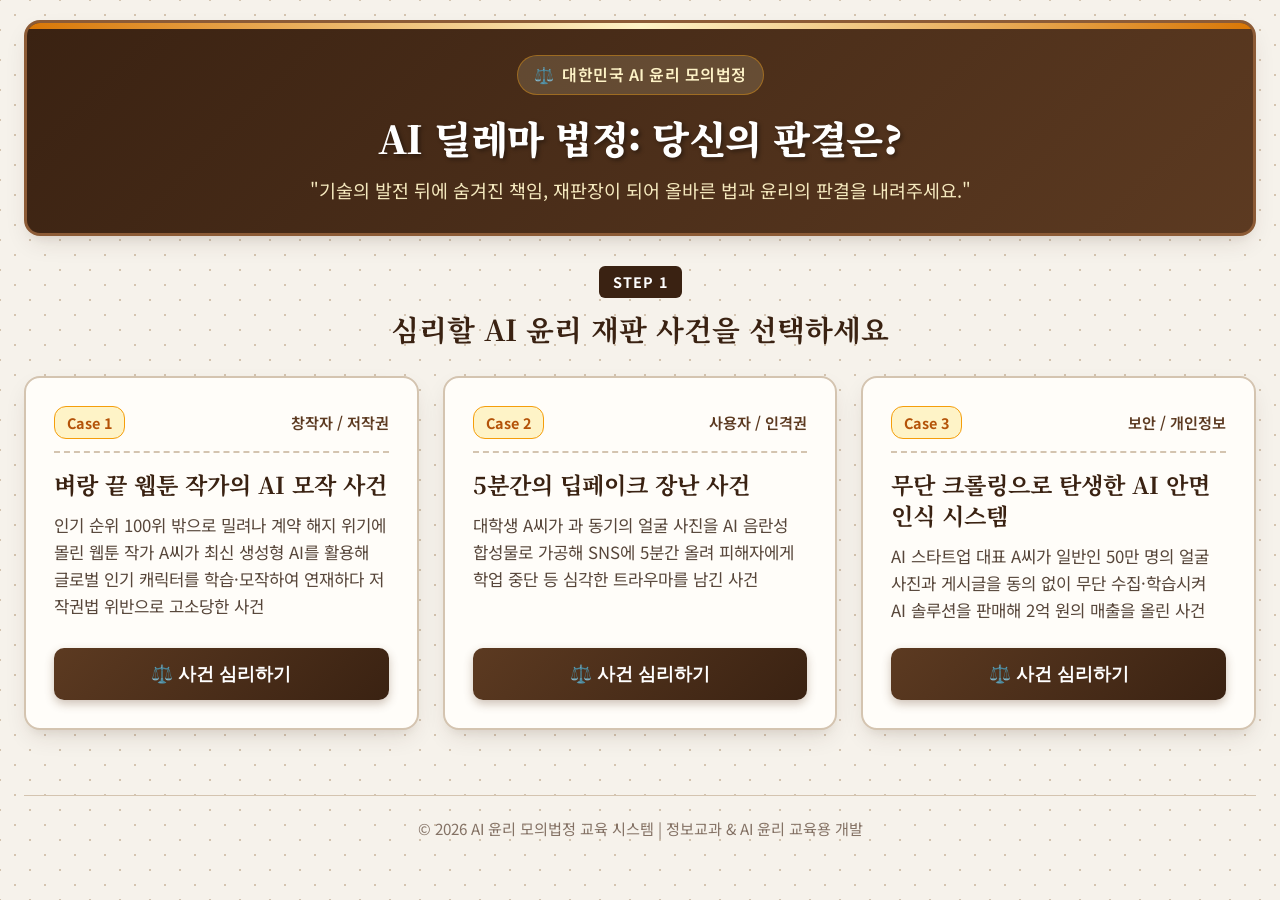
==== index.html @ 8ce188be "refactor: 풍부한 사건 스토리, 최신 팩트 법조문 및 실제 법원 판결 사례(realJudge) 추가" ====
<!DOCTYPE html>
<html lang="ko">
<head>
  <meta charset="UTF-8" />
  <meta name="viewport" content="width=device-width, initial-scale=1.0" />
  <title>AI 딜레마 법정: 당신의 판결은?</title>
  <link rel="stylesheet" href="style.css" />
  <!-- Google Fonts: Noto Serif KR (클래식/법정 폰트), Gmarket Sans / Noto Sans KR (본문) -->
  <link rel="preconnect" href="https://fonts.googleapis.com">
  <link rel="preconnect" href="https://fonts.gstatic.com" crossorigin>
  <link href="https://fonts.googleapis.com/css2?family=Noto+Serif+KR:wght@400;600;700;900&family=Noto+Sans+KR:wght@400;500;700&display=swap" rel="stylesheet">
</head>
<body>
  <div class="court-wrapper">
    <!-- 법정 헤더 -->
    <header class="court-header">
      <div class="header-badge">
        <span class="scales-icon">⚖️</span>
        <span>대한민국 AI 윤리 모의법정</span>
      </div>
      <h1 class="court-title">AI 딜레마 법정: 당신의 판결은?</h1>
      <p class="court-subtitle">"기술의 발전 뒤에 숨겨진 책임, 재판장이 되어 올바른 법과 윤리의 판결을 내려주세요."</p>
    </header>

    <main class="court-container">
      <!-- 🎮 [1단계] 메인 화면: 사례 선택 -->
      <section id="step-1" class="step-view active">
        <div class="step-header">
          <div class="step-tag">STEP 1</div>
          <h2>심리할 AI 윤리 재판 사건을 선택하세요</h2>
        </div>

        <div class="case-grid" id="case-cards-container">
          <!-- JS로 사례 카드 3개 동적 생성 -->
        </div>
      </section>

      <!-- 🎮 [2단계] 사건 심리 및 모의 판결 화면 -->
      <section id="step-2" class="step-view">
        <div class="view-navigation">
          <button type="button" class="btn-back" id="btn-back-to-step1">
            ← 사례 목록으로 돌아가기
          </button>
          <div class="case-badge" id="trial-case-badge">Case 1</div>
        </div>

        <div class="trial-layout">
          <!-- 좌측: 사건 정보 및 스토리 -->
          <div class="trial-main">
            <article class="paper-card story-card">
              <div class="card-header">
                <span class="gavel-icon">🔨</span>
                <h2 id="trial-case-title">사건 제목</h2>
              </div>
              
              <div class="story-content" id="trial-story-body">
                <!-- 사건 상세 줄글 스토리 -->
              </div>

              <div class="arguments-grid">
                <div class="arg-box suspect-arg">
                  <h3>⚖️ 피의자(A씨) 측 주장</h3>
                  <p id="trial-suspect-arg"></p>
                </div>
                <div class="arg-box victim-arg">
                  <h3>⚖️ 피해자(B씨) 측 주장</h3>
                  <p id="trial-victim-arg"></p>
                </div>
              </div>
            </article>

            <!-- 양형 요소 선택 영역 -->
            <article class="paper-card evaluation-card">
              <div class="card-header">
                <span class="section-num">1</span>
                <h2>양형 요소 판단 (해당되는 사유를 체크하세요)</h2>
              </div>

              <div class="checklist-container">
                <!-- 가중요소 그룹 -->
                <div class="check-group agg-group">
                  <div class="group-title agg-title">
                    <span>🔺 가중요소 (처벌 강화 사유)</span>
                    <span class="group-count" id="agg-count-badge">0 / 5</span>
                  </div>
                  <div class="check-list" id="agg-checklist">
                    <!-- 가중요소 체크박스 항목 5개 -->
                  </div>
                </div>

                <!-- 감경요소 그룹 -->
                <div class="check-group mitig-group">
                  <div class="group-title mitig-title">
                    <span>🔻 감경요소 (처벌 완화 사유)</span>
                    <span class="group-count" id="mitig-count-badge">0 / 5</span>
                  </div>
                  <div class="check-list" id="mitig-checklist">
                    <!-- 감경요소 체크박스 항목 5개 -->
                  </div>
                </div>
              </div>
            </article>

            <!-- 선고 형량 선택 영역 -->
            <article class="paper-card sentence-card">
              <div class="card-header">
                <span class="section-num">2</span>
                <h2>최종 선고 형량 결정</h2>
              </div>

              <div class="sentence-controls">
                <div class="control-box">
                  <label for="select-fine">벌금형 선택</label>
                  <select id="select-fine" class="court-select">
                    <option value="none">선택 안 함 (벌금 미부과)</option>
                    <option value="300만 원 이하">300만 원 이하</option>
                    <option value="500만 원 이하">500만 원 이하</option>
                    <option value="700만 원 이하">700만 원 이하</option>
                    <option value="1,000만 원 이하">1,000만 원 이하</option>
                    <option value="1,500만 원 이하">1,500만 원 이하</option>
                    <option value="2,000만 원 이하">2,000만 원 이하</option>
                  </select>
                </div>

                <div class="control-box">
                  <label for="select-prison">징역형 선택</label>
                  <select id="select-prison" class="court-select">
                    <option value="none">선택 안 함 (징역 미선고)</option>
                    <option value="징역 6개월">징역 6개월</option>
                    <option value="징역 1년">징역 1년</option>
                    <option value="징역 2년">징역 2년</option>
                    <option value="징역 3년">징역 3년</option>
                    <option value="징역 5년">징역 5년</option>
                  </select>
                </div>

                <div class="control-box">
                  <label for="select-probation">집행유예 선택</label>
                  <select id="select-probation" class="court-select">
                    <option value="none">선택 안 함 (실형 또는 벌금)</option>
                    <option value="집행유예 1년">집행유예 1년</option>
                    <option value="집행유예 2년">집행유예 2년</option>
                    <option value="집행유예 3년">집행유예 3년</option>
                  </select>
                </div>
              </div>

              <div class="action-bar">
                <button type="button" id="btn-submit-verdict" class="btn-judge">
                  <span>⚖️ 판결 선고 및 결과 비교하기</span>
                </button>
              </div>
            </article>
          </div>

          <!-- 우측: 재판 참고 가이드 및 관련 법조문 -->
          <aside class="trial-sidebar">
            <div class="paper-card guide-card">
              <div class="guide-header">
                <h3>💡 재판 참고 가이드</h3>
              </div>

              <div class="guide-section">
                <h4>📌 집행유예(집행猶豫)란?</h4>
                <p>3년 이하의 징역이나 금고 또는 500만 원 이하의 벌금을 선고할 경우, 1년 이상 5년 이하의 기간 동안 형의 집행을 미루어 주는 제도입니다. (형법 제62조)</p>
                <div class="example-box">
                  <small>• 예1: <b>징역 1년에 집행유예 2년</b> (2년 동안 큰 사고 없이 지내면 감옥에 가지 않음)</small><br>
                  <small>• 예2: <b>벌금 500만 원에 집행유예 1년</b> (벌금 납부를 1년간 유예)</small>
                </div>
              </div>

              <div class="guide-section">
                <h4>📌 사건 관련 주요 법조문</h4>
                <div class="law-box" id="guide-law-content">
                  <!-- 사례별 법조문 동적 렌더링 -->
                </div>
              </div>

              <div class="guide-section">
                <h4>📌 양형 참고 규정 (형법 제51조)</h4>
                <p class="law-desc">형을 정할 때는 다음 4가지 사항을 반드시 참작해야 합니다.</p>
                <ol class="rule-list">
                  <li>범인의 연령, 성행, 지능과 환경</li>
                  <li>피해자에 대한 관계</li>
                  <li>범행의 동기, 수단과 결과</li>
                  <li>범행 후의 정황</li>
                </ol>
              </div>
            </div>
          </aside>
        </div>
      </section>

      <!-- 🎮 [3단계] 결과 및 판결문 비교 화면 -->
      <section id="step-3" class="step-view">
        <div class="paper-card result-summary-card">
          <div class="result-header">
            <h2>⚖️ 판결 결과 비교 및 심리 평가</h2>
            <div class="accuracy-pill" id="result-match-status">일치도 평가 계산 중</div>
          </div>

          <!-- 형량 및 체크리스트 좌우 비교 -->
          <div class="comparison-table-wrapper">
            <table class="comparison-table">
              <thead>
                <tr>
                  <th class="my-col">🏛️ 내가 내린 판결 (재판장)</th>
                  <th class="std-col">🏛️ 법원 표준 판결 (대법원 기준)</th>
                </tr>
              </thead>
              <tbody>
                <tr>
                  <td>
                    <div class="verdict-tag my-verdict" id="my-verdict-summary">-</div>
                  </td>
                  <td>
                    <div class="verdict-tag std-verdict" id="std-verdict-summary">-</div>
                  </td>
                </tr>
                <tr>
                  <td class="checklist-cell">
                    <h4>내가 인정한 양형 요소</h4>
                    <ul id="my-checked-factors" class="factor-list"></ul>
                  </td>
                  <td class="checklist-cell">
                    <h4>실제 법원 인정 양형 요소</h4>
                    <ul id="std-checked-factors" class="factor-list"></ul>
                  </td>
                </tr>
              </tbody>
            </table>
          </div>

          <div class="feedback-banner" id="result-feedback-banner">
            <!-- 평가 멘트 동적 렌더링 -->
          </div>
        </div>

        <!-- 가상 판결문 문서 영역 -->
        <article class="court-verdict-paper">
          <div class="verdict-seal">判決</div>
          <h2 class="verdict-title">판 결 문</h2>
          
          <div class="verdict-meta">
            <p><strong>사건번호:</strong> <span id="v-case-no">2026고단1004</span></p>
            <p><strong>사건명:</strong> <span id="v-case-name">사건명</span></p>
            <p><strong>피고인:</strong> <span id="v-defendant">피고인 A</span></p>
          </div>

          <hr class="verdict-divider" />

          <div class="verdict-section">
            <h3 class="v-sec-title">【 주 문 】</h3>
            <div class="v-content order-text" id="v-order-text">
              <!-- 주 문 내용 -->
            </div>
          </div>

          <div class="verdict-section">
            <h3 class="v-sec-title">【 양 형 이 유 및 법 적 근 거 】</h3>
            <div class="v-content" id="v-reason-text">
              <!-- 양형 이유 세부 내용 -->
            </div>
          </div>

          <hr class="verdict-divider" />

          <div class="verdict-section">
            <h3 class="v-sec-title">【 실 제 법 원 판 결 및 처 벌 사 례 】</h3>
            <div class="real-judge-box" id="v-real-judge">
              <!-- 실제 법원 판결 사례 동적 렌더링 -->
            </div>
          </div>

          <hr class="verdict-divider" />

          <div class="verdict-section">
            <h3 class="v-sec-title">【 사례별 실제 법적 처분 근거 요약 】</h3>
            <div class="law-summary-box" id="v-law-summary">
              <!-- 법적 처분 근거 요약 -->
            </div>
          </div>
        </article>

        <!-- AI 윤리 한 줄 교훈 카드 -->
        <article class="paper-card lesson-card">
          <div class="lesson-header">
            <span class="quote-icon">💡</span>
            <h3>AI 윤리 재판관의 한 줄 교훈</h3>
          </div>
          <blockquote class="lesson-quote" id="result-lesson-quote">
            "AI 기술을 사용하는 인간의 책임은 결코 가볍지 않습니다."
          </blockquote>
        </article>

        <!-- 하단 네비게이션 버튼 -->
        <div class="bottom-nav">
          <button type="button" class="btn-sec" id="btn-retry-case">
            🔄 다른 사례 심리하기
          </button>
          <button type="button" class="btn-pri" id="btn-home">
            🏛️ 메인 화면으로 돌아가기
          </button>
        </div>
      </section>
    </main>

    <!-- 푸터 -->
    <footer class="court-footer">
      <p>© 2026 AI 윤리 모의법정 교육 시스템 | 정보교과 & AI 윤리 교육용 개발</p>
    </footer>
  </div>

  <script src="app.js"></script>
</body>
</html>
---- style.css ----
/* 🏛️ AI 딜레마 법정: 클래식 고풍 원목 테마 CSS */

:root {
  /* 컬러스킴: 마호가니 원목, 앤티크 골드, 크림 아이보리 배경 */
  --bg-court: #f6f2eb;
  --bg-paper: #fffdf9;
  --bg-card: #fcf9f2;
  
  --wood-dark: #3a2212;
  --wood-medium: #5c3a21;
  --wood-light: #8c5b36;
  --wood-border: #d4c4b0;
  
  --gold-primary: #b45309;
  --gold-light: #fef3c7;
  --gold-border: #f59e0b;
  --gold-hover: #92400e;

  --text-main: #271a10;
  --text-sub: #57463a;
  --text-muted: #847265;
  
  --danger-red: #991b1b;
  --danger-bg: #fef2f2;
  --danger-border: #fecaca;

  --success-green: #166534;
  --success-bg: #f0fdf4;
  --success-border: #bbf7d0;

  --shadow-classic: 0 10px 25px -5px rgba(58, 34, 18, 0.12), 0 8px 10px -6px rgba(58, 34, 18, 0.08);
  --shadow-paper: 0 4px 12px rgba(92, 58, 33, 0.08);

  --font-serif: 'Noto Serif KR', serif;
  --font-sans: 'Noto Sans KR', sans-serif;
}

* {
  box-sizing: border-box;
  margin: 0;
  padding: 0;
}

body {
  background-color: var(--bg-court);
  background-image: 
    radial-gradient(var(--wood-border) 0.75px, transparent 0.75px),
    radial-gradient(var(--wood-border) 0.75px, var(--bg-court) 0.75px);
  background-size: 30px 30px;
  background-position: 0 0, 15px 15px;
  color: var(--text-main);
  font-family: var(--font-sans);
  line-height: 1.6;
  min-height: 100vh;
}

/* 전체 래퍼 */
.court-wrapper {
  max-width: 1280px;
  margin: 0 auto;
  padding: 20px 24px 60px 24px;
  display: flex;
  flex-direction: column;
  min-height: 100vh;
}

/* 법정 헤더 */
.court-header {
  text-align: center;
  padding: 32px 20px 28px 20px;
  background: linear-gradient(135deg, #3a2212 0%, #5c3a21 100%);
  color: #fffdf9;
  border-radius: 16px;
  border: 3px solid #8c5b36;
  box-shadow: var(--shadow-classic);
  margin-bottom: 30px;
  position: relative;
  overflow: hidden;
}

.court-header::before {
  content: '';
  position: absolute;
  top: 0; left: 0; right: 0; height: 6px;
  background: linear-gradient(90deg, #d97706, #fef3c7, #d97706);
}

.header-badge {
  display: inline-flex;
  align-items: center;
  gap: 8px;
  background: rgba(254, 243, 199, 0.15);
  border: 1px solid rgba(245, 158, 11, 0.4);
  padding: 6px 16px;
  border-radius: 20px;
  font-size: 1rem;
  font-weight: 600;
  color: #fef3c7;
  letter-spacing: 0.5px;
  margin-bottom: 12px;
}

.court-title {
  font-family: var(--font-serif);
  font-size: 2.4rem;
  font-weight: 900;
  letter-spacing: -0.5px;
  color: #ffffff;
  text-shadow: 2px 2px 4px rgba(0, 0, 0, 0.4);
  margin-bottom: 8px;
}

.court-subtitle {
  font-size: 1.15rem;
  color: #fef3c7;
  font-weight: 400;
  max-width: 800px;
  margin: 0 auto;
  opacity: 0.95;
}

/* 컨테이너 및 뷰 전환 */
.court-container {
  flex: 1;
}

.step-view {
  display: none;
}

.step-view.active {
  display: block;
  animation: fadeIn 0.4s ease-out forwards;
}

@keyframes fadeIn {
  from { opacity: 0; transform: translateY(10px); }
  to { opacity: 1; transform: translateY(0); }
}

/* 🎮 STEP 1: 메인 사례 선택 */
.step-header {
  margin-bottom: 24px;
  text-align: center;
}

.step-tag {
  display: inline-block;
  background: var(--wood-dark);
  color: #fff;
  font-weight: 700;
  padding: 4px 14px;
  border-radius: 6px;
  font-size: 0.9rem;
  margin-bottom: 8px;
  letter-spacing: 1px;
}

.step-header h2 {
  font-family: var(--font-serif);
  font-size: 1.8rem;
  color: var(--wood-dark);
}

.case-grid {
  display: grid;
  grid-template-columns: repeat(auto-fit, minmax(340px, 1fr));
  gap: 24px;
}

/* 사례 카드 커스텀 디자인 */
.case-card {
  background: var(--bg-paper);
  border: 2px solid var(--wood-border);
  border-radius: 16px;
  padding: 28px;
  display: flex;
  flex-direction: column;
  justify-content: space-between;
  box-shadow: var(--shadow-classic);
  transition: all 0.25s ease;
  position: relative;
}

.case-card:hover {
  transform: translateY(-5px);
  border-color: var(--gold-primary);
  box-shadow: 0 15px 30px rgba(58, 34, 18, 0.18);
}

.case-card-header {
  display: flex;
  justify-content: space-between;
  align-items: center;
  margin-bottom: 16px;
  padding-bottom: 12px;
  border-bottom: 2px dashed var(--wood-border);
}

.case-num-pill {
  background: var(--gold-light);
  color: var(--gold-primary);
  font-weight: 700;
  font-size: 0.9rem;
  padding: 4px 12px;
  border-radius: 12px;
  border: 1px solid var(--gold-border);
}

.case-category {
  font-size: 0.95rem;
  color: var(--wood-medium);
  font-weight: 600;
}

.case-card-title {
  font-family: var(--font-serif);
  font-size: 1.45rem;
  color: var(--wood-dark);
  font-weight: 700;
  margin-bottom: 12px;
  line-height: 1.35;
}

.case-card-desc {
  font-size: 1.05rem;
  color: var(--text-sub);
  margin-bottom: 24px;
  flex: 1;
}

.btn-start-trial {
  width: 100%;
  padding: 14px;
  background: linear-gradient(135deg, var(--wood-medium), var(--wood-dark));
  color: #ffffff;
  font-size: 1.1rem;
  font-weight: 700;
  border: none;
  border-radius: 10px;
  cursor: pointer;
  box-shadow: 0 4px 10px rgba(92, 58, 33, 0.3);
  transition: all 0.2s ease;
  display: flex;
  align-items: center;
  justify-content: center;
  gap: 8px;
}

.btn-start-trial:hover {
  background: linear-gradient(135deg, var(--gold-primary), var(--wood-medium));
  box-shadow: 0 6px 14px rgba(180, 83, 9, 0.4);
}

/* 🎮 STEP 2: 사건 심리 및 모의 판결 */
.view-navigation {
  display: flex;
  justify-content: space-between;
  align-items: center;
  margin-bottom: 20px;
}

.btn-back {
  background: #ffffff;
  border: 2px solid var(--wood-border);
  color: var(--wood-dark);
  font-weight: 700;
  padding: 10px 18px;
  border-radius: 8px;
  cursor: pointer;
  font-size: 1rem;
  transition: all 0.2s ease;
}

.btn-back:hover {
  background: var(--gold-light);
  border-color: var(--gold-primary);
  color: var(--gold-primary);
}

.case-badge {
  background: var(--wood-dark);
  color: #fff;
  font-family: var(--font-serif);
  font-weight: 700;
  padding: 8px 20px;
  border-radius: 20px;
  font-size: 1.1rem;
}

.trial-layout {
  display: grid;
  grid-template-columns: 2.2fr 1fr;
  gap: 24px;
}

@media (max-width: 992px) {
  .trial-layout {
    grid-template-columns: 1fr;
  }
}

.paper-card {
  background: var(--bg-paper);
  border: 2px solid var(--wood-border);
  border-radius: 14px;
  padding: 24px;
  margin-bottom: 24px;
  box-shadow: var(--shadow-paper);
}

.card-header {
  display: flex;
  align-items: center;
  gap: 12px;
  margin-bottom: 18px;
  padding-bottom: 12px;
  border-bottom: 2px solid var(--wood-border);
}

.gavel-icon {
  font-size: 1.6rem;
}

.section-num {
  background: var(--gold-primary);
  color: #ffffff;
  width: 28px;
  height: 28px;
  border-radius: 50%;
  display: flex;
  align-items: center;
  justify-content: center;
  font-weight: 700;
  font-size: 0.95rem;
}

.card-header h2 {
  font-family: var(--font-serif);
  font-size: 1.4rem;
  color: var(--wood-dark);
  font-weight: 700;
}

/* 줄글 스토리 및 주장 */
.story-content {
  font-size: 1.15rem;
  color: var(--text-main);
  line-height: 1.8;
  margin-bottom: 20px;
  background: #fdfbf7;
  padding: 20px;
  border-radius: 10px;
  border-left: 4px solid var(--wood-light);
}

.arguments-grid {
  display: grid;
  grid-template-columns: 1fr 1fr;
  gap: 16px;
}

@media (max-width: 640px) {
  .arguments-grid {
    grid-template-columns: 1fr;
  }
}

.arg-box {
  padding: 16px;
  border-radius: 10px;
  font-size: 1.05rem;
}

.suspect-arg {
  background: #fefce8;
  border: 1px solid #fef08a;
  color: #713f12;
}

.victim-arg {
  background: #fef2f2;
  border: 1px solid #fecaca;
  color: #7f1d1d;
}

.arg-box h3 {
  font-size: 1.1rem;
  margin-bottom: 8px;
  font-family: var(--font-serif);
}

/* 체크리스트 */
.checklist-container {
  display: grid;
  grid-template-columns: 1fr 1fr;
  gap: 20px;
}

@media (max-width: 768px) {
  .checklist-container {
    grid-template-columns: 1fr;
  }
}

.check-group {
  border-radius: 10px;
  padding: 16px;
  border: 1px solid var(--wood-border);
}

.agg-group { background: #fff8f8; border-color: var(--danger-border); }
.mitig-group { background: #f6fff8; border-color: var(--success-border); }

.group-title {
  display: flex;
  justify-content: space-between;
  align-items: center;
  font-weight: 700;
  font-size: 1.1rem;
  margin-bottom: 14px;
  padding-bottom: 8px;
  border-bottom: 1px solid rgba(0,0,0,0.1);
}

.agg-title { color: var(--danger-red); }
.mitig-title { color: var(--success-green); }

.group-count {
  font-size: 0.9rem;
  padding: 2px 8px;
  border-radius: 10px;
  background: rgba(0,0,0,0.06);
}

.check-item {
  display: flex;
  align-items: flex-start;
  gap: 10px;
  margin-bottom: 12px;
  cursor: pointer;
  font-size: 1.05rem;
  color: var(--text-main);
  user-select: none;
}

.check-item input[type="checkbox"] {
  width: 20px;
  height: 20px;
  margin-top: 2px;
  accent-color: var(--wood-dark);
  cursor: pointer;
}

/* 선고 형량 선택 */
.sentence-controls {
  display: grid;
  grid-template-columns: repeat(auto-fit, minmax(220px, 1fr));
  gap: 16px;
  margin-bottom: 24px;
}

.control-box {
  display: flex;
  flex-direction: column;
  gap: 8px;
}

.control-box label {
  font-weight: 700;
  font-size: 1.05rem;
  color: var(--wood-dark);
}

.court-select {
  padding: 12px 14px;
  border: 2px solid var(--wood-border);
  border-radius: 8px;
  font-size: 1.05rem;
  background-color: #ffffff;
  color: var(--text-main);
  font-weight: 500;
  cursor: pointer;
  outline: none;
  transition: border-color 0.2s ease;
}

.court-select:focus {
  border-color: var(--gold-primary);
}

.action-bar {
  text-align: center;
  margin-top: 10px;
}

.btn-judge {
  background: linear-gradient(135deg, #b45309, #78350f);
  color: #ffffff;
  font-size: 1.3rem;
  font-family: var(--font-serif);
  font-weight: 700;
  padding: 16px 36px;
  border: none;
  border-radius: 12px;
  cursor: pointer;
  box-shadow: 0 6px 16px rgba(180, 83, 9, 0.4);
  transition: all 0.2s ease;

}

.btn-judge:hover {
  transform: translateY(-2px);
  box-shadow: 0 8px 22px rgba(180, 83, 9, 0.55);
  background: linear-gradient(135deg, #d97706, #92400e);
}

/* 사이드바 가이드 */
.guide-card {
  background: #fdfbf7;
  border: 2px solid var(--gold-border);
  position: sticky;
  top: 20px;
}

.guide-header {
  padding-bottom: 10px;
  margin-bottom: 16px;
  border-bottom: 2px solid var(--gold-border);
}

.guide-header h3 {
  font-family: var(--font-serif);
  color: var(--wood-dark);
  font-size: 1.25rem;
}

.guide-section {
  margin-bottom: 20px;
}

.guide-section h4 {
  font-size: 1.05rem;
  color: var(--gold-primary);
  margin-bottom: 6px;
}

.guide-section p, .guide-section li {
  font-size: 0.95rem;
  color: var(--text-sub);
}

.example-box {
  background: var(--gold-light);
  padding: 10px;
  border-radius: 6px;
  margin-top: 8px;
  border-left: 3px solid var(--gold-primary);
}

.law-box {
  background: #f5eedf;
  padding: 12px;
  border-radius: 6px;
  font-size: 0.95rem;
  color: var(--wood-dark);
  font-weight: 500;
  border: 1px solid var(--wood-border);
}

.rule-list {
  padding-left: 18px;
  margin-top: 6px;
}

.rule-list li {
  margin-bottom: 4px;
}

/* 🎮 STEP 3: 결과 비교 및 판결문 */
.result-summary-card {
  border: 2px solid var(--gold-primary);
}

.result-header {
  display: flex;
  justify-content: space-between;
  align-items: center;
  flex-wrap: wrap;
  gap: 12px;
  margin-bottom: 20px;
  padding-bottom: 14px;
  border-bottom: 2px solid var(--wood-border);
}

.result-header h2 {
  font-family: var(--font-serif);
  font-size: 1.6rem;
  color: var(--wood-dark);
}

.accuracy-pill {
  padding: 8px 18px;
  border-radius: 20px;
  font-weight: 700;
  font-size: 1.05rem;
}

.accuracy-pill.high {
  background: var(--success-bg);
  color: var(--success-green);
  border: 1px solid var(--success-border);
}

.accuracy-pill.medium {
  background: var(--gold-light);
  color: var(--gold-primary);
  border: 1px solid var(--gold-border);
}

.accuracy-pill.low {
  background: var(--danger-bg);
  color: var(--danger-red);
  border: 1px solid var(--danger-border);
}

/* 비교 테이블 */
.comparison-table-wrapper {
  overflow-x: auto;
  margin-bottom: 20px;
}

.comparison-table {
  width: 100%;
  border-collapse: collapse;
  background: #ffffff;
  border-radius: 8px;
  overflow: hidden;
  border: 1px solid var(--wood-border);
}

.comparison-table th {
  padding: 14px 18px;
  font-family: var(--font-serif);
  font-size: 1.15rem;
  text-align: left;
}

.my-col { background: #fefce8; color: #713f12; border-right: 1px solid var(--wood-border); }
.std-col { background: #f0f9ff; color: #0c4a6e; }

.comparison-table td {
  padding: 16px 18px;
  vertical-align: top;
  border-top: 1px solid var(--wood-border);
}

.comparison-table td:first-child {
  border-right: 1px solid var(--wood-border);
}

.verdict-tag {
  font-size: 1.25rem;
  font-weight: 700;
  padding: 10px 14px;
  border-radius: 8px;
  display: inline-block;
}

.my-verdict { background: #fef3c7; color: #92400e; border: 1px solid #f59e0b; }
.std-verdict { background: #e0f2fe; color: #0369a1; border: 1px solid #0284c7; }

.checklist-cell h4 {
  font-size: 1rem;
  color: var(--text-sub);
  margin-bottom: 10px;
}

.factor-list {
  list-style: none;
}

.factor-list li {
  font-size: 0.95rem;
  margin-bottom: 6px;
  padding: 4px 8px;
  border-radius: 4px;
}

.factor-list .tag-agg { background: #fee2e2; color: #991b1b; }
.factor-list .tag-mitig { background: #dcfce7; color: #166534; }

.feedback-banner {
  padding: 16px;
  border-radius: 8px;
  font-size: 1.1rem;
  font-weight: 600;
  text-align: center;
  background: var(--gold-light);
  color: var(--wood-dark);
  border: 1px solid var(--gold-border);
}

/* 📜 가상 판결문 스타일 */
.court-verdict-paper {
  background: #fffdf9;
  border: 3px double var(--wood-dark);
  border-radius: 12px;
  padding: 40px 32px;
  margin-bottom: 24px;
  box-shadow: 0 10px 30px rgba(58, 34, 18, 0.15);
  position: relative;
}

.verdict-seal {
  position: absolute;
  top: 30px;
  right: 40px;
  width: 70px;
  height: 70px;
  border: 3px double #991b1b;
  color: #991b1b;
  border-radius: 50%;
  display: flex;
  align-items: center;
  justify-content: center;
  font-family: var(--font-serif);
  font-weight: 900;
  font-size: 1.4rem;
  transform: rotate(-15deg);
  opacity: 0.85;
}

.verdict-title {
  text-align: center;
  font-family: var(--font-serif);
  font-size: 2.2rem;
  letter-spacing: 12px;
  color: var(--wood-dark);
  margin-bottom: 24px;
  font-weight: 900;
}

.verdict-meta {
  font-size: 1.05rem;
  color: var(--text-sub);
  margin-bottom: 20px;
  line-height: 1.8;
}

.verdict-divider {
  border: 0;
  height: 1px;
  background: linear-gradient(90deg, transparent, var(--wood-border), transparent);
  margin: 24px 0;
}

.verdict-section {
  margin-bottom: 24px;
}

.v-sec-title {
  font-family: var(--font-serif);
  font-size: 1.3rem;
  color: var(--wood-dark);
  margin-bottom: 12px;
}

.v-content {
  font-size: 1.1rem;
  color: var(--text-main);
  line-height: 1.8;
}

.order-text {
  background: #fdfbf7;
  padding: 16px 20px;
  border-radius: 8px;
  font-family: var(--font-serif);
  font-weight: 700;
  font-size: 1.25rem;
  color: var(--wood-dark);
  border-left: 4px solid var(--gold-primary);
}

.law-summary-box {
  background: #f8f6f0;
  padding: 16px;
  border-radius: 8px;
  font-size: 1.05rem;
  color: var(--text-sub);
  border: 1px solid var(--wood-border);
}

.real-judge-box {
  background: #fdfbf5;
  border: 1px solid #e2d7c5;
  border-left: 5px solid var(--wood-medium);
  padding: 18px 20px;
  border-radius: 8px;
  font-size: 1.05rem;
  color: var(--text-main);
  line-height: 1.75;
}

.real-judge-box p {
  margin-bottom: 10px;
}

.real-judge-box p:last-child {
  margin-bottom: 0;
}

/* AI 윤리 교훈 카드 */
.lesson-card {
  background: linear-gradient(135deg, #5c3a21, #3a2212);
  color: #ffffff;
  border: 2px solid var(--gold-border);
}

.lesson-header {
  display: flex;
  align-items: center;
  gap: 10px;
  margin-bottom: 12px;
}

.lesson-header h3 {
  font-family: var(--font-serif);
  font-size: 1.3rem;
  color: #fef3c7;
}

.lesson-quote {
  font-family: var(--font-serif);
  font-size: 1.25rem;
  font-weight: 600;
  color: #ffffff;
  line-height: 1.7;
  padding-left: 16px;
  border-left: 3px solid var(--gold-border);
}

/* 하단 버튼 네비게이션 */
.bottom-nav {
  display: flex;
  justify-content: center;
  gap: 20px;
  margin-top: 30px;
  flex-wrap: wrap;
}

.btn-pri, .btn-sec {
  padding: 14px 28px;
  font-size: 1.15rem;
  font-weight: 700;
  border-radius: 10px;
  cursor: pointer;
  border: none;
  transition: all 0.2s ease;
}

.btn-pri {
  background: linear-gradient(135deg, var(--wood-medium), var(--wood-dark));
  color: #ffffff;
  box-shadow: 0 4px 12px rgba(58, 34, 18, 0.3);
}

.btn-pri:hover {
  background: linear-gradient(135deg, var(--gold-primary), var(--wood-medium));
}

.btn-sec {
  background: #ffffff;
  border: 2px solid var(--wood-border);
  color: var(--wood-dark);
}

.btn-sec:hover {
  background: var(--gold-light);
  border-color: var(--gold-primary);
}

/* 푸터 */
.court-footer {
  text-align: center;
  margin-top: 40px;
  padding-top: 20px;
  border-top: 1px solid var(--wood-border);
  color: var(--text-muted);
  font-size: 0.95rem;
}
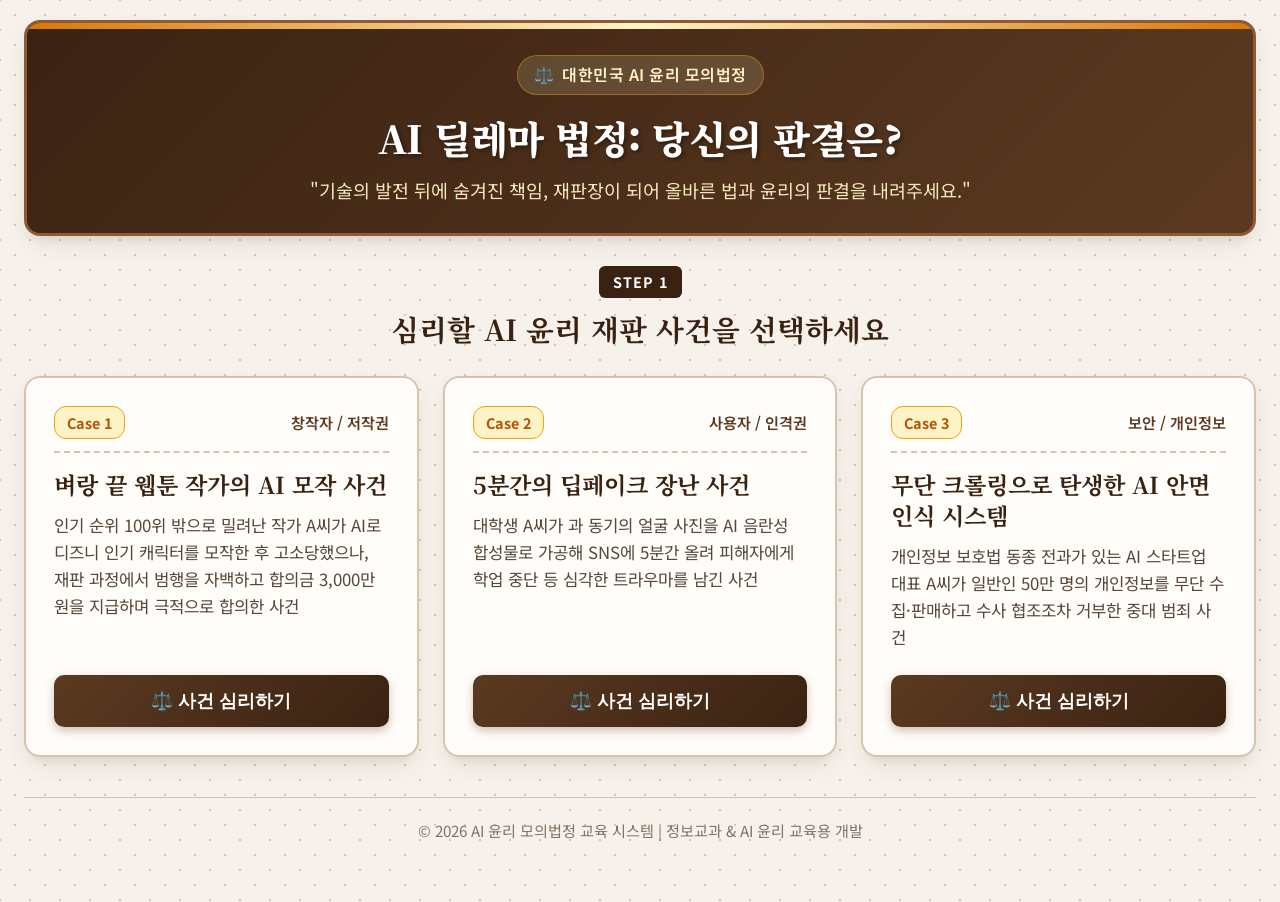
==== commit 6e617d8d: "refactor: 법원 표준 판결 명칭을 AI 판결로 변경" ====
--- a/index.html
+++ b/index.html
@@ -110,9 +110,9 @@
 
               <div class="sentence-controls">
                 <div class="control-box">
-                  <label for="select-fine">벌금형 선택</label>
+                  <label for="select-fine">벌금(배상금) 선택</label>
                   <select id="select-fine" class="court-select">
-                    <option value="none">선택 안 함 (벌금 미부과)</option>
+                    <option value="none">선택 안 함 (벌금/배상금 미부과)</option>
                     <option value="300만 원 이하">300만 원 이하</option>
                     <option value="500만 원 이하">500만 원 이하</option>
                     <option value="700만 원 이하">700만 원 이하</option>
@@ -141,6 +141,8 @@
                     <option value="집행유예 1년">집행유예 1년</option>
                     <option value="집행유예 2년">집행유예 2년</option>
                     <option value="집행유예 3년">집행유예 3년</option>
+                    <option value="집행유예 4년">집행유예 4년</option>
+                    <option value="집행유예 5년">집행유예 5년</option>
                   </select>
                 </div>
               </div>
@@ -205,7 +207,7 @@
               <thead>
                 <tr>
                   <th class="my-col">🏛️ 내가 내린 판결 (재판장)</th>
-                  <th class="std-col">🏛️ 법원 표준 판결 (대법원 기준)</th>
+                  <th class="std-col">🤖 AI 판결</th>
                 </tr>
               </thead>
               <tbody>
@@ -223,7 +225,7 @@
                     <ul id="my-checked-factors" class="factor-list"></ul>
                   </td>
                   <td class="checklist-cell">
-                    <h4>실제 법원 인정 양형 요소</h4>
+                    <h4>AI 판결 인정 양형 요소</h4>
                     <ul id="std-checked-factors" class="factor-list"></ul>
                   </td>
                 </tr>
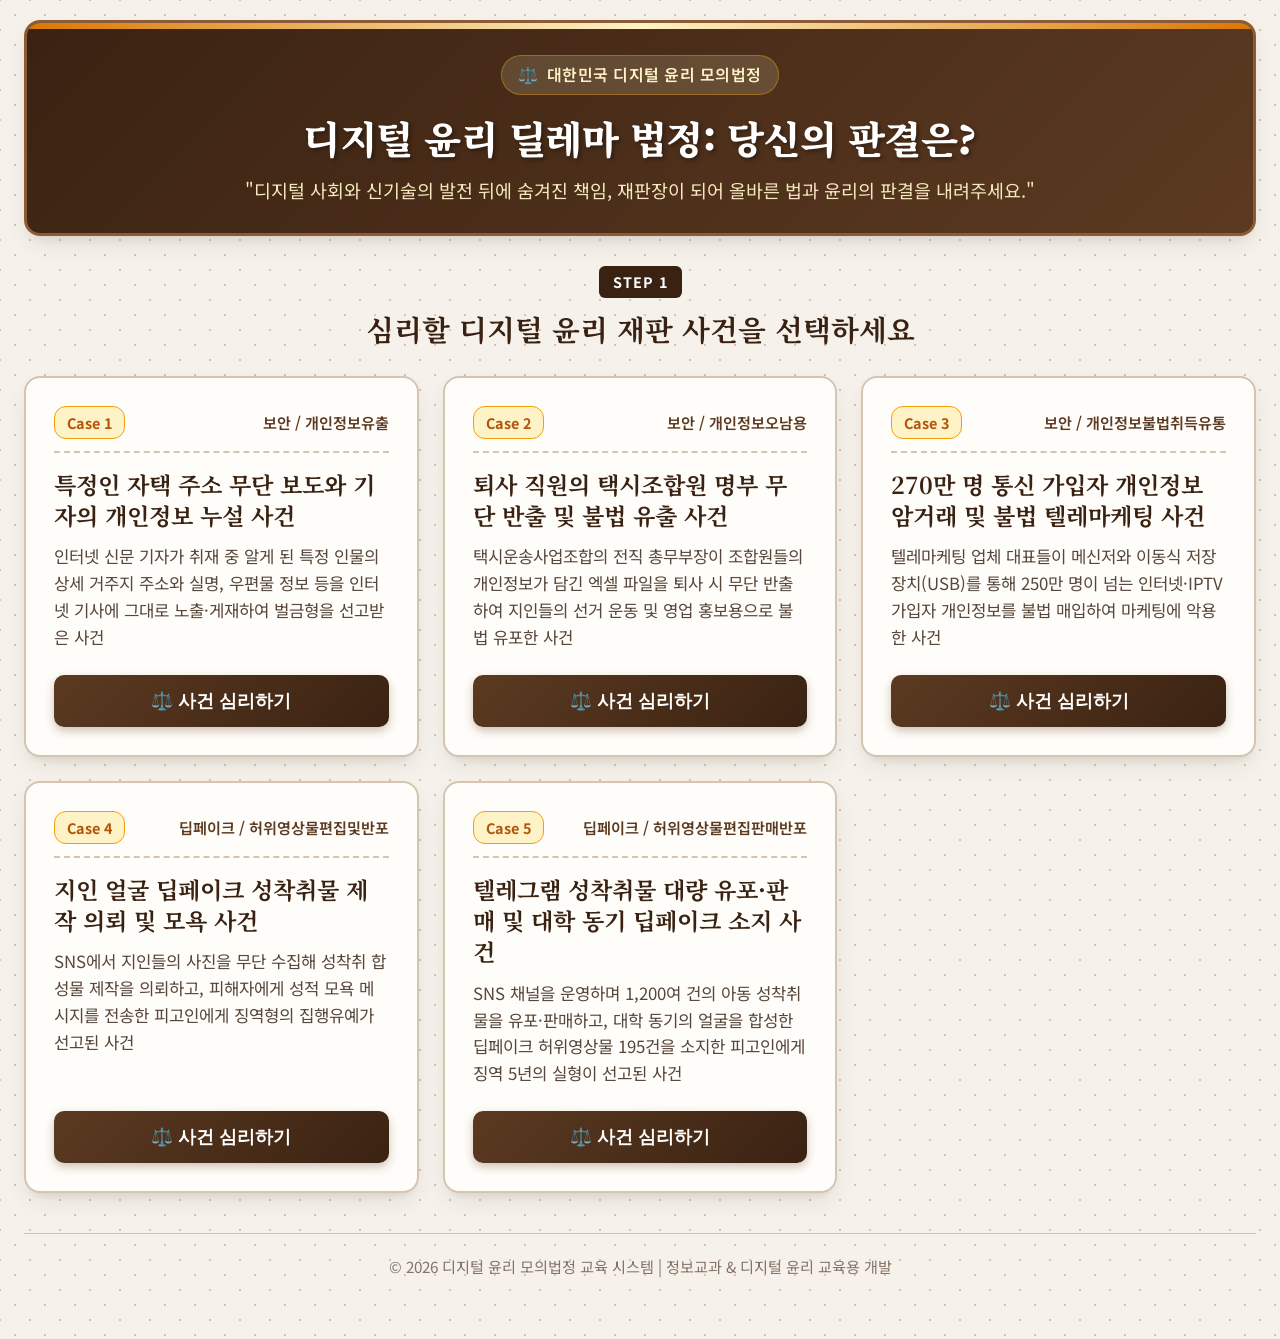
==== commit e0c25456: "feat: 실제 판결문 기반 5대 핵심 사건 전면 개편, 판결 수정 네비게이션 및 용어 정비" ====
--- a/index.html
+++ b/index.html
@@ -1,25 +1,29 @@
 <!DOCTYPE html>
 <html lang="ko">
+
 <head>
   <meta charset="UTF-8" />
   <meta name="viewport" content="width=device-width, initial-scale=1.0" />
-  <title>AI 딜레마 법정: 당신의 판결은?</title>
+  <title>디지털 윤리 딜레마 법정: 당신의 판결은?</title>
   <link rel="stylesheet" href="style.css" />
   <!-- Google Fonts: Noto Serif KR (클래식/법정 폰트), Gmarket Sans / Noto Sans KR (본문) -->
   <link rel="preconnect" href="https://fonts.googleapis.com">
   <link rel="preconnect" href="https://fonts.gstatic.com" crossorigin>
-  <link href="https://fonts.googleapis.com/css2?family=Noto+Serif+KR:wght@400;600;700;900&family=Noto+Sans+KR:wght@400;500;700&display=swap" rel="stylesheet">
+  <link
+    href="https://fonts.googleapis.com/css2?family=Noto+Serif+KR:wght@400;600;700;900&family=Noto+Sans+KR:wght@400;500;700&display=swap"
+    rel="stylesheet">
 </head>
+
 <body>
   <div class="court-wrapper">
     <!-- 법정 헤더 -->
     <header class="court-header">
       <div class="header-badge">
         <span class="scales-icon">⚖️</span>
-        <span>대한민국 AI 윤리 모의법정</span>
+        <span>대한민국 디지털 윤리 모의법정</span>
       </div>
-      <h1 class="court-title">AI 딜레마 법정: 당신의 판결은?</h1>
-      <p class="court-subtitle">"기술의 발전 뒤에 숨겨진 책임, 재판장이 되어 올바른 법과 윤리의 판결을 내려주세요."</p>
+      <h1 class="court-title">디지털 윤리 딜레마 법정: 당신의 판결은?</h1>
+      <p class="court-subtitle">"디지털 사회와 신기술의 발전 뒤에 숨겨진 책임, 재판장이 되어 올바른 법과 윤리의 판결을 내려주세요."</p>
     </header>
 
     <main class="court-container">
@@ -27,11 +31,11 @@
       <section id="step-1" class="step-view active">
         <div class="step-header">
           <div class="step-tag">STEP 1</div>
-          <h2>심리할 AI 윤리 재판 사건을 선택하세요</h2>
+          <h2>심리할 디지털 윤리 재판 사건을 선택하세요</h2>
         </div>
 
         <div class="case-grid" id="case-cards-container">
-          <!-- JS로 사례 카드 3개 동적 생성 -->
+          <!-- JS로 사례 카드 5개 동적 생성 -->
         </div>
       </section>
 
@@ -39,7 +43,7 @@
       <section id="step-2" class="step-view">
         <div class="view-navigation">
           <button type="button" class="btn-back" id="btn-back-to-step1">
-            ← 사례 목록으로 돌아가기
+            ← 이전 화면으로 (사례 목록)
           </button>
           <div class="case-badge" id="trial-case-badge">Case 1</div>
         </div>
@@ -52,18 +56,18 @@
                 <span class="gavel-icon">🔨</span>
                 <h2 id="trial-case-title">사건 제목</h2>
               </div>
-              
+
               <div class="story-content" id="trial-story-body">
                 <!-- 사건 상세 줄글 스토리 -->
               </div>
 
               <div class="arguments-grid">
                 <div class="arg-box suspect-arg">
-                  <h3>⚖️ 피의자(A씨) 측 주장</h3>
+                  <h3>⚖️ 피의자 측 주장</h3>
                   <p id="trial-suspect-arg"></p>
                 </div>
                 <div class="arg-box victim-arg">
-                  <h3>⚖️ 피해자(B씨) 측 주장</h3>
+                  <h3>⚖️ 피해자 측 주장</h3>
                   <p id="trial-victim-arg"></p>
                 </div>
               </div>
@@ -117,8 +121,9 @@
                     <option value="500만 원 이하">500만 원 이하</option>
                     <option value="700만 원 이하">700만 원 이하</option>
                     <option value="1,000만 원 이하">1,000만 원 이하</option>
-                    <option value="1,500만 원 이하">1,500만 원 이하</option>
                     <option value="2,000만 원 이하">2,000만 원 이하</option>
+                    <option value="3,000만 원 이하">3,000만 원 이하</option>
+                    <option value="5,000만 원 이상">5,000만 원 이상</option>
                   </select>
                 </div>
 
@@ -130,7 +135,7 @@
                     <option value="징역 1년">징역 1년</option>
                     <option value="징역 2년">징역 2년</option>
                     <option value="징역 3년">징역 3년</option>
-                    <option value="징역 5년">징역 5년</option>
+                    <option value="징역 5년이상">징역 5년 이상</option>
                   </select>
                 </div>
 
@@ -166,7 +171,7 @@
                 <h4>📌 집행유예(집행猶豫)란?</h4>
                 <p>3년 이하의 징역이나 금고 또는 500만 원 이하의 벌금을 선고할 경우, 1년 이상 5년 이하의 기간 동안 형의 집행을 미루어 주는 제도입니다. (형법 제62조)</p>
                 <div class="example-box">
-                  <small>• 예1: <b>징역 1년에 집행유예 2년</b> (2년 동안 큰 사고 없이 지내면 감옥에 가지 않음)</small><br>
+                  <small>• 예1: <b>징역 1년에 집행유예 2년</b> (2년 동안 큰 사고 없이 지내면 교도소에 수감되지 않음)</small><br>
                   <small>• 예2: <b>벌금 500만 원에 집행유예 1년</b> (벌금 납부를 1년간 유예)</small>
                 </div>
               </div>
@@ -207,7 +212,7 @@
               <thead>
                 <tr>
                   <th class="my-col">🏛️ 내가 내린 판결 (재판장)</th>
-                  <th class="std-col">🤖 AI 판결</th>
+                  <th class="std-col">🏛️ 실제 법원 판결</th>
                 </tr>
               </thead>
               <tbody>
@@ -225,7 +230,7 @@
                     <ul id="my-checked-factors" class="factor-list"></ul>
                   </td>
                   <td class="checklist-cell">
-                    <h4>AI 판결 인정 양형 요소</h4>
+                    <h4>실제 법원 인정 양형 요소</h4>
                     <ul id="std-checked-factors" class="factor-list"></ul>
                   </td>
                 </tr>
@@ -242,11 +247,11 @@
         <article class="court-verdict-paper">
           <div class="verdict-seal">判決</div>
           <h2 class="verdict-title">판 결 문</h2>
-          
+
           <div class="verdict-meta">
-            <p><strong>사건번호:</strong> <span id="v-case-no">2026고단1004</span></p>
+            <p><strong>사건번호:</strong> <span id="v-case-no">사건번호</span></p>
             <p><strong>사건명:</strong> <span id="v-case-name">사건명</span></p>
-            <p><strong>피고인:</strong> <span id="v-defendant">피고인 A</span></p>
+            <p><strong>피고인:</strong> <span id="v-defendant">피고인</span></p>
           </div>
 
           <hr class="verdict-divider" />
@@ -284,21 +289,21 @@
           </div>
         </article>
 
-        <!-- AI 윤리 한 줄 교훈 카드 -->
+        <!-- 디지털 윤리 한 줄 교훈 카드 -->
         <article class="paper-card lesson-card">
           <div class="lesson-header">
             <span class="quote-icon">💡</span>
-            <h3>AI 윤리 재판관의 한 줄 교훈</h3>
+            <h3>디지털 윤리 재판관의 한 줄 교훈</h3>
           </div>
           <blockquote class="lesson-quote" id="result-lesson-quote">
-            "AI 기술을 사용하는 인간의 책임은 결코 가볍지 않습니다."
+            "디지털 기술을 사용하는 인간의 책임은 결코 가볍지 않습니다."
           </blockquote>
         </article>
 
         <!-- 하단 네비게이션 버튼 -->
         <div class="bottom-nav">
-          <button type="button" class="btn-sec" id="btn-retry-case">
-            🔄 다른 사례 심리하기
+          <button type="button" class="btn-sec" id="btn-back-to-step2">
+            ← 이전 화면으로 (판결 수정하기)
           </button>
           <button type="button" class="btn-pri" id="btn-home">
             🏛️ 메인 화면으로 돌아가기
@@ -309,10 +314,11 @@
 
     <!-- 푸터 -->
     <footer class="court-footer">
-      <p>© 2026 AI 윤리 모의법정 교육 시스템 | 정보교과 & AI 윤리 교육용 개발</p>
+      <p>© 2026 디지털 윤리 모의법정 교육 시스템 | 정보교과 & 디지털 윤리 교육용 개발</p>
     </footer>
   </div>
 
   <script src="app.js"></script>
 </body>
-</html>
+
+</html>
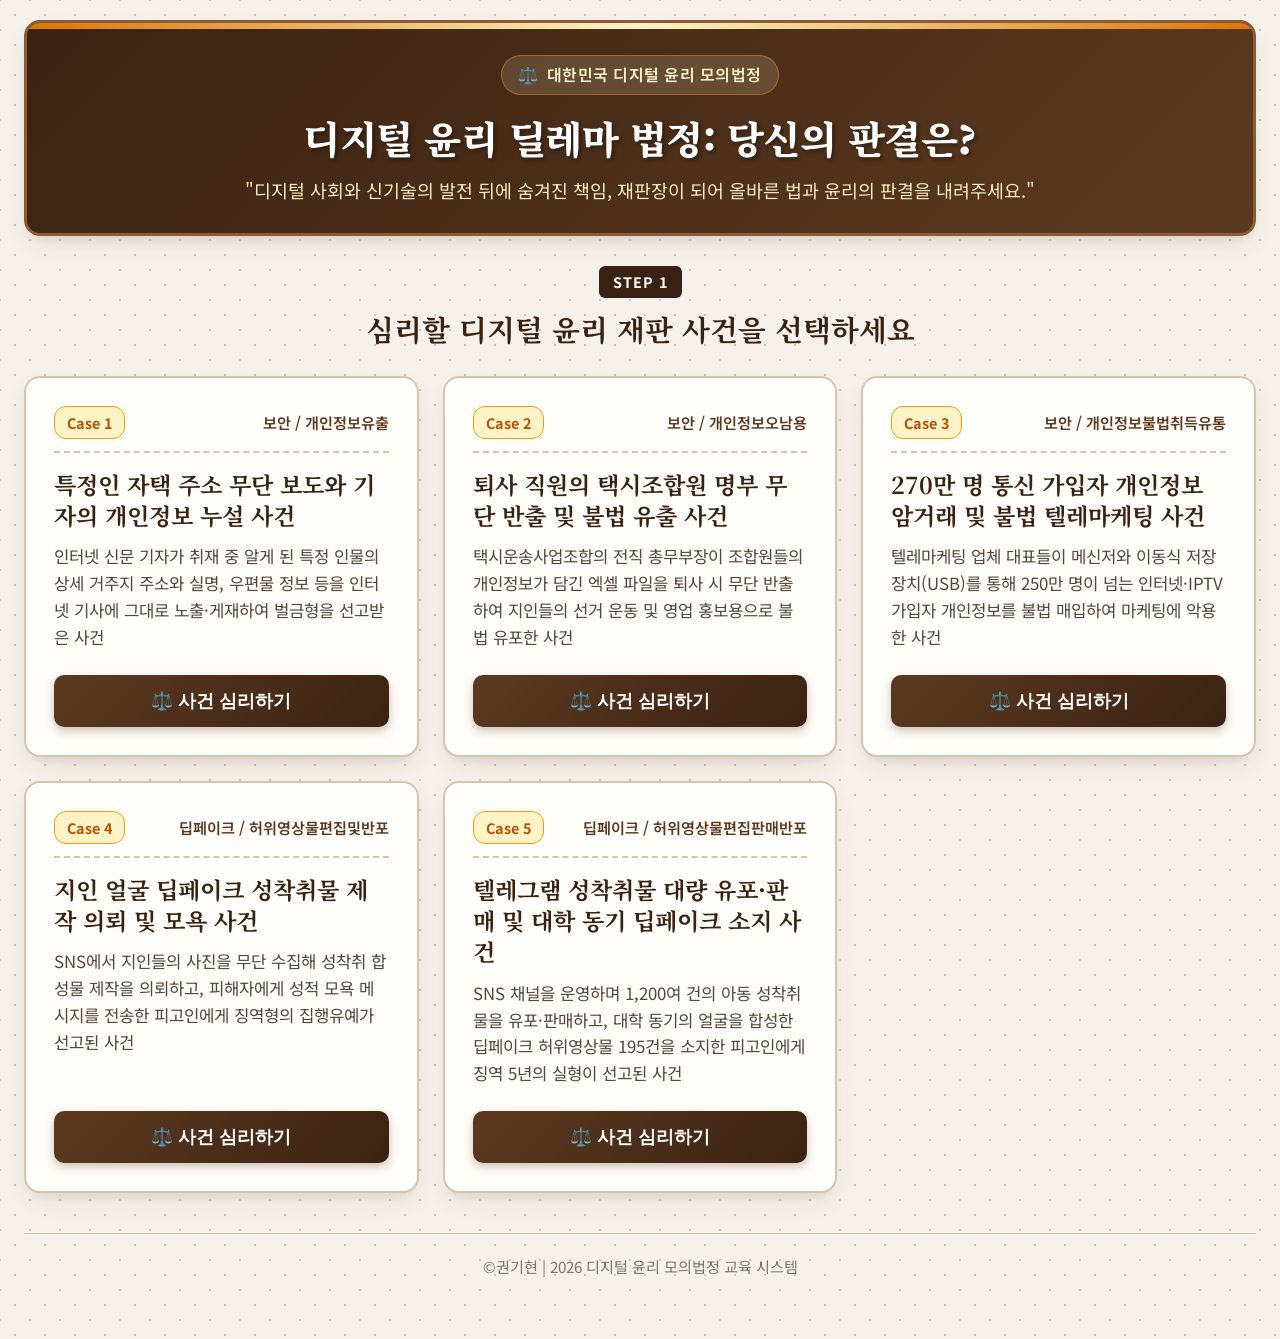
==== commit 4789223f: "modified:   index.html" ====
--- a/index.html
+++ b/index.html
@@ -314,7 +314,7 @@
 
     <!-- 푸터 -->
     <footer class="court-footer">
-      <p>© 2026 디지털 윤리 모의법정 교육 시스템 | 정보교과 & 디지털 윤리 교육용 개발</p>
+      <p>©권기현 | 2026 디지털 윤리 모의법정 교육 시스템</p>
     </footer>
   </div>
 
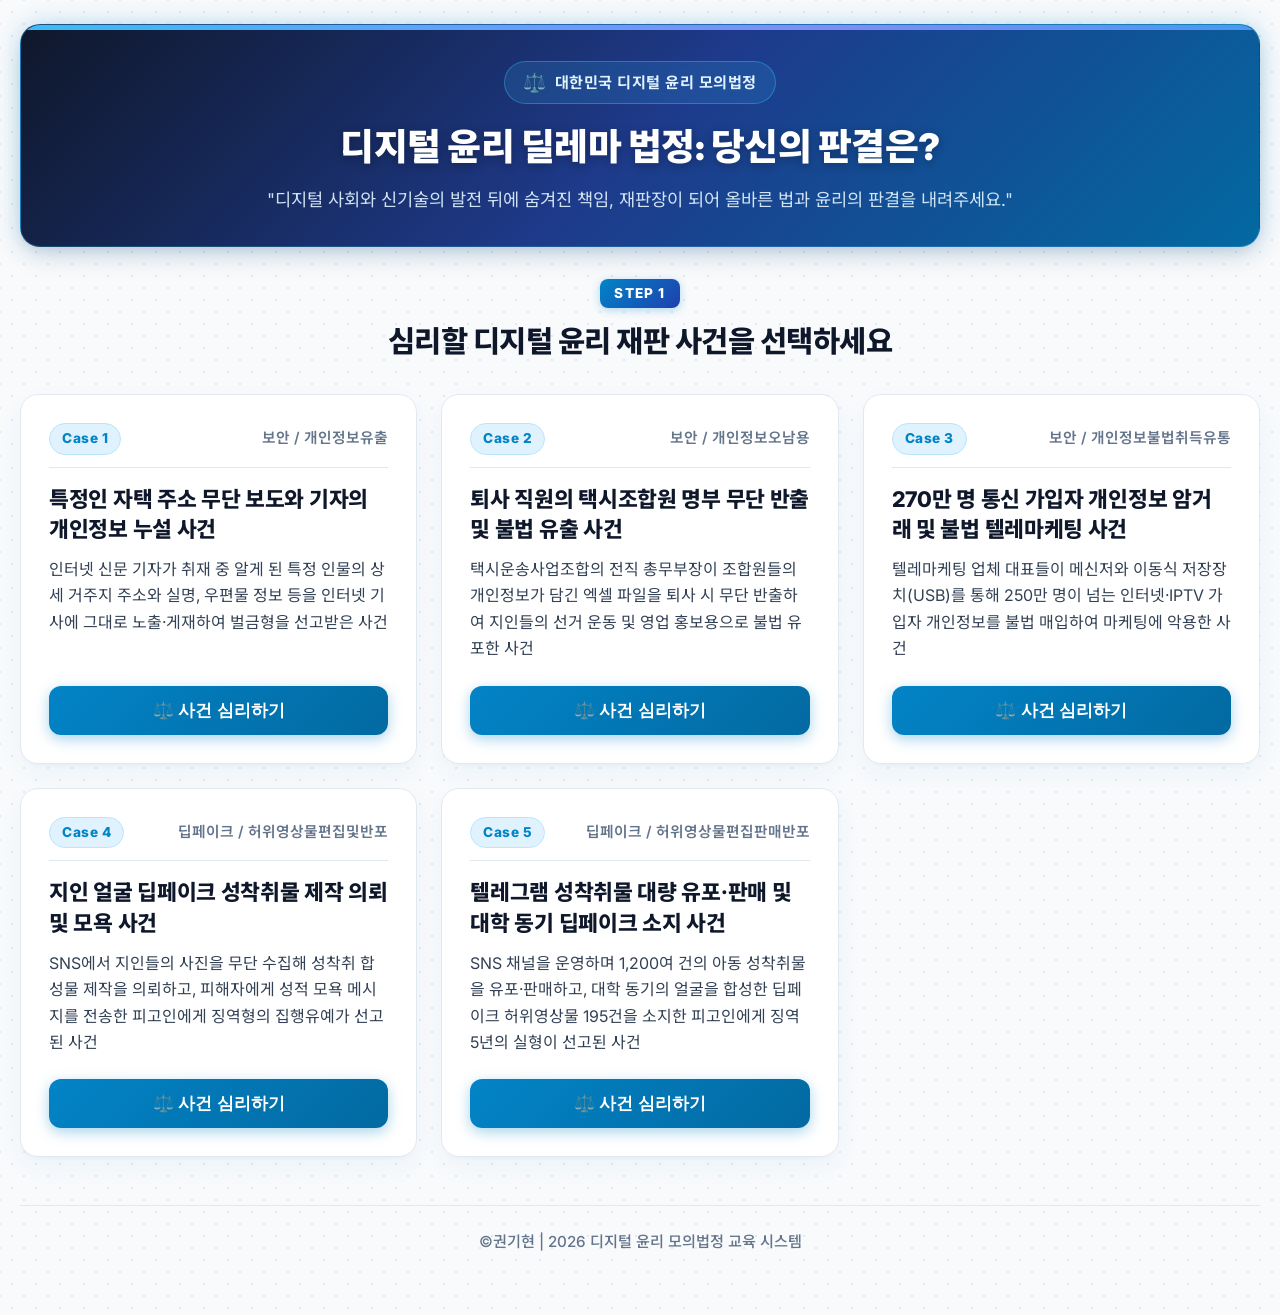
==== commit 27e36ebf: "style: 현대적인 스마트 블루 & 스카이 법정 테마로 전면 디자인 리뉴얼" ====
--- a/index.html
+++ b/index.html
@@ -6,11 +6,11 @@
   <meta name="viewport" content="width=device-width, initial-scale=1.0" />
   <title>디지털 윤리 딜레마 법정: 당신의 판결은?</title>
   <link rel="stylesheet" href="style.css" />
-  <!-- Google Fonts: Noto Serif KR (클래식/법정 폰트), Gmarket Sans / Noto Sans KR (본문) -->
+  <!-- Google Fonts: Inter, Noto Sans KR, Noto Serif KR -->
   <link rel="preconnect" href="https://fonts.googleapis.com">
   <link rel="preconnect" href="https://fonts.gstatic.com" crossorigin>
   <link
-    href="https://fonts.googleapis.com/css2?family=Noto+Serif+KR:wght@400;600;700;900&family=Noto+Sans+KR:wght@400;500;700&display=swap"
+    href="https://fonts.googleapis.com/css2?family=Inter:wght@400;500;600;700;800&family=Noto+Sans+KR:wght@400;500;600;700;900&family=Noto+Serif+KR:wght@600;700;900&display=swap"
     rel="stylesheet">
 </head>
 
--- a/style.css
+++ b/style.css
@@ -1,892 +1,1075 @@
-/* 🏛️ AI 딜레마 법정: 클래식 고풍 원목 테마 CSS */
+/* ==========================================================================
+   ⚖️ 디지털 윤리 딜레마 법정: 현대적 스마트 블루 & 스카이 테마 (Modern Legal Tech)
+   ========================================================================== */
 
 :root {
-  /* 컬러스킴: 마호가니 원목, 앤티크 골드, 크림 아이보리 배경 */
+  /* 🎨 메인 컬러: 딥 네이비, 스카이 블루, 일렉트릭 블루, 쿨 그레이 */
+  --bg-main: #f8fafc;
+  --bg-card: #ffffff;
+  --bg-card-sub: #f1f5f9;
+  --bg-highlight: #f0f9ff;
+  
+  --primary-navy: #0f172a;
+  --primary-dark: #1e293b;
+  --primary-blue: #1e3a8a;
+  --primary-accent: #0284c7;
+  --primary-sky: #0ea5e9;
+  --sky-light: #e0f2fe;
+  --sky-subtle: #f0f9ff;
+  --sky-border: #bae6fd;
+  
+  --border-light: #e2e8f0;
+  --border-medium: #cbd5e1;
+  --border-focus: #0284c7;
+  
+  --text-main: #0f172a;
+  --text-sub: #334155;
+  --text-muted: #64748b;
+  --text-on-dark: #ffffff;
+  
+  --danger-red: #e11d48;
+  --danger-bg: #fff1f2;
+  --danger-border: #fecdd3;
+  --danger-text: #9f1239;
+  
+  --success-green: #0d9488;
+  --success-bg: #f0fdf4;
+  --success-border: #bbf7d0;
+  --success-text: #115e59;
+
+  --warn-amber: #d97706;
+  --warn-bg: #fefce8;
+  --warn-border: #fef08a;
+  --warn-text: #854d0e;
+
+  /* 섀도우 및 효과 */
+  --shadow-sm: 0 1px 2px 0 rgba(15, 23, 42, 0.05);
+  --shadow-md: 0 4px 12px -2px rgba(15, 23, 42, 0.08), 0 2px 6px -2px rgba(15, 23, 42, 0.04);
+  --shadow-lg: 0 12px 28px -4px rgba(15, 23, 42, 0.1), 0 6px 12px -4px rgba(15, 23, 42, 0.05);
+  --shadow-card: 0 10px 30px -5px rgba(2, 132, 199, 0.07), 0 4px 6px -2px rgba(15, 23, 42, 0.03);
+  --shadow-glow: 0 0 25px rgba(2, 132, 199, 0.25);
+
+  /* 폰트 체계 */
+  --font-sans: 'Inter', 'Noto Sans KR', -apple-system, BlinkMacSystemFont, 'Segoe UI', Roboto, sans-serif;
+  --font-serif: 'Noto Serif KR', serif;
+}
+
+* {
+  box-sizing: border-box;
+  margin: 0;
+  padding: 0;
+}
+
+body {
+  background-color: var(--bg-main);
+  background-image: 
+    radial-gradient(#e2e8f0 1px, transparent 1px),
+    radial-gradient(#e2e8f0 1px, var(--bg-main) 1px);
+  background-size: 24px 24px;
+  background-position: 0 0, 12px 12px;
+  color: var(--text-main);
+  font-family: var(--font-sans);
+  line-height: 1.6;
+  min-height: 100vh;
+  -webkit-font-smoothing: antialiased;
+}
+
+/* 전체 레이아웃 래퍼 */
+.court-wrapper {
+  max-width: 1280px;
+  margin: 0 auto;
+  padding: 24px 20px 60px 20px;
+  display: flex;
+  flex-direction: column;
+  min-height: 100vh;
+}
+
+/* 🏛️ 헤더: 스마트 코트 모던 블루 그라디언트 */
+.court-header {
+  text-align: center;
+  padding: 36px 24px 32px 24px;
+  background: linear-gradient(135deg, #0f172a 0%, #1e3a8a 50%, #0369a1 100%);
+  color: var(--text-on-dark);
+  border-radius: 20px;
+  border: 1px solid rgba(56, 189, 248, 0.3);
+  box-shadow: var(--shadow-lg), var(--shadow-glow);
+  margin-bottom: 32px;
+  position: relative;
+  overflow: hidden;
+}
+
+.court-header::before {
+  content: '';
+  position: absolute;
+  top: 0; left: 0; right: 0; height: 5px;
+  background: linear-gradient(90deg, #38bdf8, #818cf8, #0ea5e9, #38bdf8);
+  background-size: 200% 100%;
+  animation: shineBar 4s linear infinite;
+}
+
+@keyframes shineBar {
+  0% { background-position: 0% 0%; }
+  100% { background-position: 200% 0%; }
+}
+
+.header-badge {
+  display: inline-flex;
+  align-items: center;
+  gap: 8px;
+  background: rgba(56, 189, 248, 0.15);
+  border: 1px solid rgba(56, 189, 248, 0.4);
+  padding: 6px 18px;
+  border-radius: 30px;
+  font-size: 0.95rem;
+  font-weight: 700;
+  color: #e0f2fe;
+  letter-spacing: 0.5px;
+  margin-bottom: 14px;
+  backdrop-filter: blur(8px);
+}
+
+.scales-icon {
+  font-size: 1.15rem;
+}
+
+.court-title {
+  font-family: var(--font-sans);
+  font-size: 2.3rem;
+  font-weight: 900;
+  letter-spacing: -0.5px;
+  color: #ffffff;
+  margin-bottom: 10px;
+  text-shadow: 0 2px 10px rgba(0, 0, 0, 0.3);
+}
+
+.court-subtitle {
+  font-size: 1.1rem;
+  color: #e0f2fe;
+  font-weight: 400;
+  max-width: 780px;
+  margin: 0 auto;
+  opacity: 0.92;
+  line-height: 1.5;
+}
+
+/* 컨테이너 및 뷰 전환 */
+.court-container {
+  flex: 1;
+}
+
+.step-view {
+  display: none;
+}
+
+.step-view.active {
+  display: block;
+  animation: modernFadeIn 0.35s cubic-bezier(0.16, 1, 0.3, 1) forwards;
+}
+
+@keyframes modernFadeIn {
+  from { opacity: 0; transform: translateY(12px); }
+  to { opacity: 1; transform: translateY(0); }
+}
+
+/* 🎮 STEP 1: 메인 사례 선택 */
+.step-header {
+  margin-bottom: 28px;
+  text-align: center;
+}
+
+.step-tag {
+  display: inline-block;
+  background: linear-gradient(135deg, #0284c7, #1e40af);
+  color: #ffffff;
+  font-weight: 800;
+  padding: 4px 14px;
+  border-radius: 8px;
+  font-size: 0.85rem;
+  margin-bottom: 10px;
+  letter-spacing: 1.2px;
+  box-shadow: 0 2px 8px rgba(2, 132, 199, 0.3);
+}
+
+.step-header h2 {
+  font-size: 1.85rem;
+  font-weight: 800;
+  color: var(--primary-navy);
+  letter-spacing: -0.5px;
+}
+
+/* 5개 사례 그리드 */
+.case-grid {
+  display: grid;
+  grid-template-columns: repeat(auto-fit, minmax(340px, 1fr));
+  gap: 24px;
+}
+
+/* 사례 카드 모던 디자인 */
+.case-card {
+  background: var(--bg-card);
+  border: 1.5px solid var(--border-light);
+  border-radius: 18px;
+  padding: 28px;
+  display: flex;
+  flex-direction: column;
+  justify-content: space-between;
+  box-shadow: var(--shadow-card);
+  transition: all 0.25s cubic-bezier(0.16, 1, 0.3, 1);
+  position: relative;
+  overflow: hidden;
+}
+
+.case-card::before {
+  content: '';
+  position: absolute;
+  top: 0; left: 0; right: 0; height: 4px;
+  background: linear-gradient(90deg, #0284c7, #38bdf8);
+  opacity: 0;
+  transition: opacity 0.25s ease;
+}
+
+.case-card:hover {
+  transform: translateY(-6px);
+  border-color: var(--primary-accent);
+  box-shadow: 0 20px 35px -8px rgba(2, 132, 199, 0.18), 0 8px 16px -4px rgba(15, 23, 42, 0.06);
+}
+
+.case-card:hover::before {
+  opacity: 1;
+}
+
+.case-card-header {
+  display: flex;
+  justify-content: space-between;
+  align-items: center;
+  margin-bottom: 16px;
+  padding-bottom: 12px;
+  border-bottom: 1px solid var(--border-light);
+}
+
+.case-num-pill {
+  background: var(--sky-light);
+  color: var(--primary-accent);
+  font-weight: 800;
+  font-size: 0.85rem;
+  padding: 4px 12px;
+  border-radius: 20px;
+  border: 1px solid var(--sky-border);
+  letter-spacing: 0.5px;
+}
+
+.case-category {
+  font-size: 0.92rem;
+  color: var(--text-muted);
+  font-weight: 600;
+}
+
+.case-card-title {
+  font-size: 1.35rem;
+  color: var(--primary-navy);
+  font-weight: 800;
+  margin-bottom: 12px;
+  line-height: 1.4;
+  letter-spacing: -0.3px;
+}
+
+.case-card-desc {
+  font-size: 1rem;
+  color: var(--text-sub);
+  margin-bottom: 24px;
+  flex: 1;
+  line-height: 1.65;
+}
+
+.btn-start-trial {
+  width: 100%;
+  padding: 13px;
+  background: linear-gradient(135deg, #0284c7 0%, #0369a1 100%);
+  color: #ffffff;
+  font-size: 1.05rem;
+  font-weight: 700;
+  border: none;
+  border-radius: 12px;
+  cursor: pointer;
+  box-shadow: 0 4px 14px rgba(2, 132, 199, 0.35);
+  transition: all 0.2s cubic-bezier(0.16, 1, 0.3, 1);
+  display: flex;
+  align-items: center;
+  justify-content: center;
+  gap: 8px;
+}
+
+.btn-start-trial:hover {
+  background: linear-gradient(135deg, #0ea5e9 0%, #0284c7 100%);
+  transform: translateY(-2px);
+  box-shadow: 0 6px 18px rgba(2, 132, 199, 0.45);
+}
+
+/* 🎮 STEP 2: 사건 심리 및 모의 판결 */
+.view-navigation {
+  display: flex;
+  justify-content: space-between;
+  align-items: center;
+  margin-bottom: 24px;
+}
+
+.btn-back {
+  background: #ffffff;
+  border: 1.5px solid var(--border-medium);
+  color: var(--text-sub);
+  font-weight: 700;
+  padding: 10px 20px;
+  border-radius: 10px;
+  cursor: pointer;
+  font-size: 0.95rem;
+  transition: all 0.2s ease;
+  display: inline-flex;
+  align-items: center;
+  gap: 6px;
+  box-shadow: var(--shadow-sm);
+}
+
+.btn-back:hover {
+  background: var(--sky-light);
+  border-color: var(--primary-accent);
+  color: var(--primary-accent);
+  transform: translateX(-2px);
+}
+
+.case-badge {
+  background: linear-gradient(135deg, #0f172a, #1e3a8a);
+  color: #ffffff;
+  font-weight: 700;
+  padding: 8px 22px;
+  border-radius: 30px;
+  font-size: 1rem;
+  box-shadow: 0 2px 8px rgba(15, 23, 42, 0.15);
+  border: 1px solid rgba(56, 189, 248, 0.3);
+}
+
+.trial-layout {
+  display: grid;
+  grid-template-columns: 2.2fr 1fr;
+  gap: 24px;
+}
+
+@media (max-width: 992px) {
+  .trial-layout {
+    grid-template-columns: 1fr;
+  }
+}
+
+.paper-card {
+  background: var(--bg-card);
+  border: 1.5px solid var(--border-light);
+  border-radius: 18px;
+  padding: 26px;
+  margin-bottom: 24px;
+  box-shadow: var(--shadow-card);
+}
+
+.card-header {
+  display: flex;
+  align-items: center;
+  gap: 12px;
+  margin-bottom: 20px;
+  padding-bottom: 14px;
+  border-bottom: 1.5px solid var(--border-light);
+}
+
+.gavel-icon {
+  font-size: 1.5rem;
+}
+
+.section-num {
+  background: linear-gradient(135deg, #0284c7, #0369a1);
+  color: #ffffff;
+  width: 28px;
+  height: 28px;
+  border-radius: 50%;
+  display: flex;
+  align-items: center;
+  justify-content: center;
+  font-weight: 800;
+  font-size: 0.9rem;
+  box-shadow: 0 2px 6px rgba(2, 132, 199, 0.3);
+}
+
+.card-header h2 {
+  font-size: 1.35rem;
+  color: var(--primary-navy);
+  font-weight: 800;
+}
+
+/* 줄글 스토리 및 주장 */
+.story-content {
+  font-size: 1.08rem;
+  color: var(--text-main);
+  line-height: 1.85;
+  margin-bottom: 22px;
+  background: var(--bg-highlight);
+  padding: 22px;
+  border-radius: 14px;
+  border-left: 4px solid var(--primary-accent);
+  border-top: 1px solid var(--sky-border);
+  border-right: 1px solid var(--sky-border);
+  border-bottom: 1px solid var(--sky-border);
+}
+
+.arguments-grid {
+  display: grid;
+  grid-template-columns: 1fr 1fr;
+  gap: 18px;
+}
+
+@media (max-width: 640px) {
+  .arguments-grid {
+    grid-template-columns: 1fr;
+  }
+}
+
+.arg-box {
+  padding: 18px;
+  border-radius: 12px;
+  font-size: 1rem;
+  line-height: 1.65;
+}
+
+.suspect-arg {
+  background: var(--warn-bg);
+  border: 1.5px solid var(--warn-border);
+  color: var(--warn-text);
+}
+
+.victim-arg {
+  background: var(--danger-bg);
+  border: 1.5px solid var(--danger-border);
+  color: var(--danger-text);
+}
+
+.arg-box h3 {
+  font-size: 1.05rem;
+  font-weight: 800;
+  margin-bottom: 8px;
+  display: flex;
+  align-items: center;
+  gap: 6px;
+}
+
+/* 양형 요소 체크리스트 */
+.checklist-container {
+  display: grid;
+  grid-template-columns: 1fr 1fr;
+  gap: 20px;
+}
+
+@media (max-width: 768px) {
+  .checklist-container {
+    grid-template-columns: 1fr;
+  }
+}
+
+.check-group {
+  border-radius: 14px;
+  padding: 18px;
+}
+
+.agg-group {
+  background: var(--danger-bg);
+  border: 1.5px solid var(--danger-border);
+}
+
+.mitig-group {
+  background: var(--success-bg);
+  border: 1.5px solid var(--success-border);
+}
+
+.group-title {
+  display: flex;
+  justify-content: space-between;
+  align-items: center;
+  font-weight: 800;
+  font-size: 1.05rem;
+  margin-bottom: 16px;
+  padding-bottom: 10px;
+  border-bottom: 1px solid rgba(0, 0, 0, 0.08);
+}
+
+.agg-title { color: var(--danger-red); }
+.mitig-title { color: var(--success-green); }
+
+.group-count {
+  font-size: 0.85rem;
+  padding: 3px 10px;
+  border-radius: 12px;
+  background: #ffffff;
+  font-weight: 700;
+  box-shadow: 0 1px 3px rgba(0, 0, 0, 0.05);
+}
+
+.agg-title .group-count { color: var(--danger-red); border: 1px solid var(--danger-border); }
+.mitig-title .group-count { color: var(--success-green); border: 1px solid var(--success-border); }
+
+.check-item {
+  display: flex;
+  align-items: flex-start;
+  gap: 12px;
+  margin-bottom: 12px;
+  cursor: pointer;
+  font-size: 0.98rem;
+  color: var(--text-main);
+  user-select: none;
+  padding: 8px 10px;
+  border-radius: 8px;
+  transition: background 0.15s ease;
+}
+
+.check-item:hover {
+  background: rgba(255, 255, 255, 0.7);
+}
+
+.check-item input[type="checkbox"] {
+  width: 19px;
+  height: 19px;
+  margin-top: 2px;
+  accent-color: var(--primary-accent);
+  cursor: pointer;
+  flex-shrink: 0;
+}
+
+/* 선고 형량 선택 컨트롤 */
+.sentence-controls {
+  display: grid;
+  grid-template-columns: repeat(auto-fit, minmax(220px, 1fr));
+  gap: 18px;
+  margin-bottom: 26px;
+}
+
+.control-box {
+  display: flex;
+  flex-direction: column;
+  gap: 8px;
+}
+
+.control-box label {
+  font-weight: 700;
+  font-size: 0.98rem;
+  color: var(--primary-navy);
+}
+
+.court-select {
+  padding: 13px 16px;
+  border: 1.5px solid var(--border-medium);
+  border-radius: 12px;
+  font-size: 1rem;
+  background-color: #ffffff;
+  color: var(--text-main);
+  font-weight: 600;
+  cursor: pointer;
+  outline: none;
+  transition: all 0.2s ease;
+  box-shadow: var(--shadow-sm);
+}
+
+.court-select:focus {
+  border-color: var(--border-focus);
+  box-shadow: 0 0 0 3px rgba(2, 132, 199, 0.18);
+}
+
+.action-bar {
+  text-align: center;
+  margin-top: 12px;
+}
+
+.btn-judge {
+  background: linear-gradient(135deg, #0284c7 0%, #1e40af 100%);
+  color: #ffffff;
+  font-size: 1.2rem;
+  font-weight: 800;
+  padding: 16px 40px;
+  border: none;
+  border-radius: 14px;
+  cursor: pointer;
+  box-shadow: 0 8px 24px rgba(2, 132, 199, 0.4);
+  transition: all 0.2s cubic-bezier(0.16, 1, 0.3, 1);
+  display: inline-flex;
+  align-items: center;
+  gap: 10px;
+}
+
+.btn-judge:hover {
+  transform: translateY(-3px);
+  box-shadow: 0 12px 28px rgba(2, 132, 199, 0.55);
+  background: linear-gradient(135deg, #0ea5e9 0%, #1d4ed8 100%);
+}
+
+/* 우측 사이드바 가이드 */
+.guide-card {
+  background: #ffffff;
+  border: 1.5px solid var(--sky-border);
+  position: sticky;
+  top: 24px;
+  box-shadow: var(--shadow-card);
+}
+
+.guide-header {
+  padding-bottom: 12px;
+  margin-bottom: 18px;
+  border-bottom: 1.5px solid var(--sky-border);
+}
+
+.guide-header h3 {
+  color: var(--primary-navy);
+  font-size: 1.2rem;
+  font-weight: 800;
+}
+
+.guide-section {
+  margin-bottom: 22px;
+}
+
+.guide-section h4 {
+  font-size: 1rem;
+  color: var(--primary-accent);
+  margin-bottom: 8px;
+  font-weight: 700;
+}
+
+.guide-section p, .guide-section li {
+  font-size: 0.94rem;
+  color: var(--text-sub);
+  line-height: 1.6;
+}
+
+.example-box {
+  background: var(--sky-subtle);
+  padding: 12px 14px;
+  border-radius: 10px;
+  margin-top: 8px;
+  border-left: 3px solid var(--primary-accent);
+  border: 1px solid var(--sky-border);
+  border-left-width: 3px;
+}
+
+.law-box {
+  background: var(--sky-subtle);
+  padding: 14px;
+  border-radius: 10px;
+  font-size: 0.94rem;
+  color: var(--primary-navy);
+  font-weight: 500;
+  border: 1px solid var(--sky-border);
+  line-height: 1.65;
+}
+
+.rule-list {
+  padding-left: 20px;
+  margin-top: 8px;
+}
+
+.rule-list li {
+  margin-bottom: 6px;
+}
+
+/* 🎮 STEP 3: 판결 결과 비교 및 심리 평가 */
+.result-summary-card {
+  border: 1.5px solid var(--border-medium);
+}
+
+.result-header {
+  display: flex;
+  justify-content: space-between;
+  align-items: center;
+  flex-wrap: wrap;
+  gap: 14px;
+  margin-bottom: 24px;
+  padding-bottom: 16px;
+  border-bottom: 1.5px solid var(--border-light);
+}
+
+.result-header h2 {
+  font-size: 1.55rem;
+  color: var(--primary-navy);
+  font-weight: 800;
+}
+
+.accuracy-pill {
+  padding: 8px 20px;
+  border-radius: 30px;
+  font-weight: 800;
+  font-size: 1rem;
+  box-shadow: var(--shadow-sm);
+}
+
+.accuracy-pill.high {
+  background: var(--success-bg);
+  color: var(--success-text);
+  border: 1.5px solid var(--success-border);
+}
+
+.accuracy-pill.medium {
+  background: var(--sky-light);
+  color: var(--primary-accent);
+  border: 1.5px solid var(--sky-border);
+}
+
+.accuracy-pill.low {
+  background: var(--danger-bg);
+  color: var(--danger-text);
+  border: 1.5px solid var(--danger-border);
+}
+
+/* 판결 비교 테이블 */
+.comparison-table-wrapper {
+  overflow-x: auto;
+  margin-bottom: 22px;
+  border-radius: 14px;
+  border: 1.5px solid var(--border-light);
+  box-shadow: var(--shadow-sm);
+}
+
+.comparison-table {
+  width: 100%;
+  border-collapse: collapse;
+  background: #ffffff;
+}
+
+.comparison-table th {
+  padding: 16px 20px;
+  font-size: 1.1rem;
+  font-weight: 800;
+  text-align: left;
+}
+
+.my-col {
+  background: var(--bg-card-sub);
+  color: var(--primary-navy);
+  border-right: 1.5px solid var(--border-light);
+}
+
+.std-col {
+  background: var(--sky-subtle);
+  color: var(--primary-blue);
+}
+
+.comparison-table td {
+  padding: 18px 20px;
+  vertical-align: top;
+  border-top: 1.5px solid var(--border-light);
+}
+
+.comparison-table td:first-child {
+  border-right: 1.5px solid var(--border-light);
+}
+
+.verdict-tag {
+  font-size: 1.2rem;
+  font-weight: 800;
+  padding: 10px 16px;
+  border-radius: 10px;
+  display: inline-block;
+}
+
+.my-verdict {
+  background: var(--bg-card-sub);
+  color: var(--primary-dark);
+  border: 1.5px solid var(--border-medium);
+}
+
+.std-verdict {
+  background: var(--sky-light);
+  color: var(--primary-accent);
+  border: 1.5px solid var(--sky-border);
+}
+
+.checklist-cell h4 {
+  font-size: 0.95rem;
+  color: var(--text-muted);
+  font-weight: 700;
+  margin-bottom: 12px;
+}
+
+.factor-list {
+  list-style: none;
+}
+
+.factor-list li {
+  font-size: 0.94rem;
+  margin-bottom: 8px;
+  padding: 6px 12px;
+  border-radius: 6px;
+  line-height: 1.5;
+}
+
+.factor-list .tag-agg {
+  background: var(--danger-bg);
+  color: var(--danger-text);
+  border: 1px solid var(--danger-border);
+}
+
+.factor-list .tag-mitig {
+  background: var(--success-bg);
+  color: var(--success-text);
+  border: 1px solid var(--success-border);
+}
+
+.feedback-banner {
+  padding: 16px 20px;
+  border-radius: 12px;
+  font-size: 1.05rem;
+  font-weight: 700;
+  text-align: center;
+  background: var(--sky-subtle);
+  color: var(--primary-blue);
+  border: 1.5px solid var(--sky-border);
+}
+
+/* 📜 현대 사법 전자 판결문 스타일 */
+.court-verdict-paper {
+  background: #ffffff;
+  border: 1.5px solid var(--border-medium);
+  border-radius: 18px;
+  padding: 44px 36px;
+  margin-bottom: 26px;
+  box-shadow: 0 14px 36px -8px rgba(15, 23, 42, 0.1);
+  position: relative;
+}
+
+.verdict-seal {
+  position: absolute;
+  top: 32px;
+  right: 36px;
+  width: 68px;
+  height: 68px;
+  border: 2.5px solid #e11d48;
+  color: #e11d48;
+  border-radius: 50%;
+  display: flex;
+  align-items: center;
+  justify-content: center;
+  font-family: var(--font-serif);
+  font-weight: 900;
+  font-size: 1.35rem;
+  transform: rotate(-12deg);
+  opacity: 0.88;
+}
+
+.verdict-title {
+  text-align: center;
+  font-family: var(--font-serif);
+  font-size: 2.2rem;
+  letter-spacing: 14px;
+  color: var(--primary-navy);
+  margin-bottom: 28px;
+  font-weight: 900;
+}
+
+.verdict-meta {
+  font-size: 1.02rem;
+  color: var(--text-sub);
+  margin-bottom: 22px;
+  line-height: 1.8;
+}
+
+.verdict-divider {
+  border: 0;
+  height: 1px;
+  background: linear-gradient(90deg, transparent, var(--border-medium), transparent);
+  margin: 26px 0;
+}
+
+.verdict-section {
+  margin-bottom: 26px;
+}
+
+.v-sec-title {
+  font-family: var(--font-serif);
+  font-size: 1.25rem;
+  color: var(--primary-navy);
+  margin-bottom: 14px;
+  font-weight: 800;
+}
+
+.v-content {
+  font-size: 1.08rem;
+  color: var(--text-main);
+  line-height: 1.85;
+}
+
+.order-text {
+  background: var(--sky-subtle);
+  padding: 18px 22px;
+  border-radius: 10px;
+  font-family: var(--font-sans);
+  font-weight: 700;
+  font-size: 1.15rem;
+  color: var(--primary-navy);
+  border-left: 4px solid var(--primary-accent);
+  border-top: 1px solid var(--sky-border);
+  border-right: 1px solid var(--sky-border);
+  border-bottom: 1px solid var(--sky-border);
+}
+
+.law-summary-box {
+  background: var(--bg-card-sub);
+  padding: 18px 20px;
+  border-radius: 10px;
+  font-size: 1.02rem;
+  color: var(--text-sub);
+  border: 1px solid var(--border-light);
+  line-height: 1.75;
+}
+
+.real-judge-box {
+  background: var(--sky-subtle);
+  border: 1px solid var(--sky-border);
+  border-left: 4px solid var(--primary-blue);
+  padding: 20px 22px;
+  border-radius: 10px;
+  font-size: 1.02rem;
+  color: var(--text-main);
+  line-height: 1.8;
+}
+
+.real-judge-box p {
+  margin-bottom: 12px;
+}
+
+.real-judge-box p:last-child {
+  margin-bottom: 0;
+}
+
+/* 디지털 윤리 교훈 카드 */
+.lesson-card {
+  background: linear-gradient(135deg, #0f172a 0%, #1e3a8a 100%);
+  color: #ffffff;
+  border: 1px solid rgba(56, 189, 248, 0.4);
+  box-shadow: 0 10px 25px -5px rgba(15, 23, 42, 0.2);
+}
+
+.lesson-header {
+  display: flex;
+  align-items: center;
+  gap: 10px;
+  margin-bottom: 14px;
+}
+
+.lesson-header h3 {
+  font-size: 1.25rem;
+  color: #e0f2fe;
+  font-weight: 800;
+}
+
+.quote-icon {
+  font-size: 1.4rem;
+}
+
+.lesson-quote {
+  font-size: 1.18rem;
+  font-weight: 600;
+  color: #ffffff;
+  line-height: 1.75;
+  padding-left: 18px;
+  border-left: 3.5px solid #38bdf8;
+}
+
+/* 하단 버튼 네비게이션 */
+.bottom-nav {
+  display: flex;
+  justify-content: center;
+  gap: 18px;
+  margin-top: 32px;
+  flex-wrap: wrap;
+}
+
+.btn-pri, .btn-sec {
+  padding: 14px 30px;
+  font-size: 1.1rem;
+  font-weight: 800;
+  border-radius: 12px;
+  cursor: pointer;
+  border: none;
+  transition: all 0.2s cubic-bezier(0.16, 1, 0.3, 1);
+  display: inline-flex;
+  align-items: center;
+  gap: 8px;
+}
+
+.btn-pri {
+  background: linear-gradient(135deg, #0284c7 0%, #1e40af 100%);
+  color: #ffffff;
+  box-shadow: 0 4px 14px rgba(2, 132, 199, 0.35);
+}
+
+.btn-pri:hover {
+  background: linear-gradient(135deg, #0ea5e9 0%, #1d4ed8 100%);
+  transform: translateY(-2px);
+  box-shadow: 0 8px 20px rgba(2, 132, 199, 0.45);
+}
+
+.btn-sec {
+  background: #ffffff;
+  border: 1.5px solid var(--border-medium);
+  color: var(--text-sub);
+  box-shadow: var(--shadow-sm);
+}
+
+.btn-sec:hover {
+  background: var(--sky-light);
+  border-color: var(--primary-accent);
+  color: var(--primary-accent);
+  transform: translateY(-2px);
+}
+
+/* 푸터 */
+.court-footer {
+  text-align: center;
+  margin-top: 48px;
+  padding-top: 24px;
+  border-top: 1px solid var(--border-light);
+  color: var(--text-muted);
+  font-size: 0.95rem;
+  font-weight: 500;
+}
+
+
+/* ==========================================================================
+   🏛️ [LEGACY ARCHIVE] 이전 클래식 고풍 원목 법정 테마 (백업 보존용)
+   기현쌤 요청으로 이전 고전 테마 코드를 아래에 안전하게 보존해 두었습니다.
+   ==========================================================================
+/*
+:root {
   --bg-court: #f6f2eb;
   --bg-paper: #fffdf9;
   --bg-card: #fcf9f2;
-  
   --wood-dark: #3a2212;
   --wood-medium: #5c3a21;
   --wood-light: #8c5b36;
   --wood-border: #d4c4b0;
-  
   --gold-primary: #b45309;
   --gold-light: #fef3c7;
   --gold-border: #f59e0b;
   --gold-hover: #92400e;
-
   --text-main: #271a10;
   --text-sub: #57463a;
   --text-muted: #847265;
-  
   --danger-red: #991b1b;
   --danger-bg: #fef2f2;
   --danger-border: #fecaca;
-
   --success-green: #166534;
   --success-bg: #f0fdf4;
   --success-border: #bbf7d0;
-
   --shadow-classic: 0 10px 25px -5px rgba(58, 34, 18, 0.12), 0 8px 10px -6px rgba(58, 34, 18, 0.08);
   --shadow-paper: 0 4px 12px rgba(92, 58, 33, 0.08);
-
   --font-serif: 'Noto Serif KR', serif;
   --font-sans: 'Noto Sans KR', sans-serif;
 }
-
-* {
-  box-sizing: border-box;
-  margin: 0;
-  padding: 0;
-}
-
-body {
-  background-color: var(--bg-court);
-  background-image: 
-    radial-gradient(var(--wood-border) 0.75px, transparent 0.75px),
-    radial-gradient(var(--wood-border) 0.75px, var(--bg-court) 0.75px);
-  background-size: 30px 30px;
-  background-position: 0 0, 15px 15px;
-  color: var(--text-main);
-  font-family: var(--font-sans);
-  line-height: 1.6;
-  min-height: 100vh;
-}
-
-/* 전체 래퍼 */
-.court-wrapper {
-  max-width: 1280px;
-  margin: 0 auto;
-  padding: 20px 24px 60px 24px;
-  display: flex;
-  flex-direction: column;
-  min-height: 100vh;
-}
-
-/* 법정 헤더 */
-.court-header {
-  text-align: center;
-  padding: 32px 20px 28px 20px;
+.court-header-legacy {
   background: linear-gradient(135deg, #3a2212 0%, #5c3a21 100%);
-  color: #fffdf9;
-  border-radius: 16px;
   border: 3px solid #8c5b36;
-  box-shadow: var(--shadow-classic);
-  margin-bottom: 30px;
-  position: relative;
-  overflow: hidden;
-}
-
-.court-header::before {
-  content: '';
-  position: absolute;
-  top: 0; left: 0; right: 0; height: 6px;
-  background: linear-gradient(90deg, #d97706, #fef3c7, #d97706);
-}
-
-.header-badge {
-  display: inline-flex;
-  align-items: center;
-  gap: 8px;
-  background: rgba(254, 243, 199, 0.15);
-  border: 1px solid rgba(245, 158, 11, 0.4);
-  padding: 6px 16px;
-  border-radius: 20px;
-  font-size: 1rem;
-  font-weight: 600;
-  color: #fef3c7;
-  letter-spacing: 0.5px;
-  margin-bottom: 12px;
-}
-
-.court-title {
-  font-family: var(--font-serif);
-  font-size: 2.4rem;
-  font-weight: 900;
-  letter-spacing: -0.5px;
-  color: #ffffff;
-  text-shadow: 2px 2px 4px rgba(0, 0, 0, 0.4);
-  margin-bottom: 8px;
-}
-
-.court-subtitle {
-  font-size: 1.15rem;
-  color: #fef3c7;
-  font-weight: 400;
-  max-width: 800px;
-  margin: 0 auto;
-  opacity: 0.95;
-}
-
-/* 컨테이너 및 뷰 전환 */
-.court-container {
-  flex: 1;
-}
-
-.step-view {
-  display: none;
-}
-
-.step-view.active {
-  display: block;
-  animation: fadeIn 0.4s ease-out forwards;
-}
-
-@keyframes fadeIn {
-  from { opacity: 0; transform: translateY(10px); }
-  to { opacity: 1; transform: translateY(0); }
-}
-
-/* 🎮 STEP 1: 메인 사례 선택 */
-.step-header {
-  margin-bottom: 24px;
-  text-align: center;
-}
-
-.step-tag {
-  display: inline-block;
-  background: var(--wood-dark);
-  color: #fff;
-  font-weight: 700;
-  padding: 4px 14px;
-  border-radius: 6px;
-  font-size: 0.9rem;
-  margin-bottom: 8px;
-  letter-spacing: 1px;
-}
-
-.step-header h2 {
-  font-family: var(--font-serif);
-  font-size: 1.8rem;
-  color: var(--wood-dark);
-}
-
-.case-grid {
-  display: grid;
-  grid-template-columns: repeat(auto-fit, minmax(340px, 1fr));
-  gap: 24px;
-}
-
-/* 사례 카드 커스텀 디자인 */
-.case-card {
-  background: var(--bg-paper);
-  border: 2px solid var(--wood-border);
-  border-radius: 16px;
-  padding: 28px;
-  display: flex;
-  flex-direction: column;
-  justify-content: space-between;
-  box-shadow: var(--shadow-classic);
-  transition: all 0.25s ease;
-  position: relative;
-}
-
-.case-card:hover {
-  transform: translateY(-5px);
-  border-color: var(--gold-primary);
-  box-shadow: 0 15px 30px rgba(58, 34, 18, 0.18);
-}
-
-.case-card-header {
-  display: flex;
-  justify-content: space-between;
-  align-items: center;
-  margin-bottom: 16px;
-  padding-bottom: 12px;
-  border-bottom: 2px dashed var(--wood-border);
-}
-
-.case-num-pill {
-  background: var(--gold-light);
-  color: var(--gold-primary);
-  font-weight: 700;
-  font-size: 0.9rem;
-  padding: 4px 12px;
-  border-radius: 12px;
-  border: 1px solid var(--gold-border);
-}
-
-.case-category {
-  font-size: 0.95rem;
-  color: var(--wood-medium);
-  font-weight: 600;
-}
-
-.case-card-title {
-  font-family: var(--font-serif);
-  font-size: 1.45rem;
-  color: var(--wood-dark);
-  font-weight: 700;
-  margin-bottom: 12px;
-  line-height: 1.35;
-}
-
-.case-card-desc {
-  font-size: 1.05rem;
-  color: var(--text-sub);
-  margin-bottom: 24px;
-  flex: 1;
-}
-
-.btn-start-trial {
-  width: 100%;
-  padding: 14px;
-  background: linear-gradient(135deg, var(--wood-medium), var(--wood-dark));
-  color: #ffffff;
-  font-size: 1.1rem;
-  font-weight: 700;
-  border: none;
-  border-radius: 10px;
-  cursor: pointer;
-  box-shadow: 0 4px 10px rgba(92, 58, 33, 0.3);
-  transition: all 0.2s ease;
-  display: flex;
-  align-items: center;
-  justify-content: center;
-  gap: 8px;
-}
-
-.btn-start-trial:hover {
-  background: linear-gradient(135deg, var(--gold-primary), var(--wood-medium));
-  box-shadow: 0 6px 14px rgba(180, 83, 9, 0.4);
-}
-
-/* 🎮 STEP 2: 사건 심리 및 모의 판결 */
-.view-navigation {
-  display: flex;
-  justify-content: space-between;
-  align-items: center;
-  margin-bottom: 20px;
-}
-
-.btn-back {
-  background: #ffffff;
-  border: 2px solid var(--wood-border);
-  color: var(--wood-dark);
-  font-weight: 700;
-  padding: 10px 18px;
-  border-radius: 8px;
-  cursor: pointer;
-  font-size: 1rem;
-  transition: all 0.2s ease;
-}
-
-.btn-back:hover {
-  background: var(--gold-light);
-  border-color: var(--gold-primary);
-  color: var(--gold-primary);
-}
-
-.case-badge {
-  background: var(--wood-dark);
-  color: #fff;
-  font-family: var(--font-serif);
-  font-weight: 700;
-  padding: 8px 20px;
-  border-radius: 20px;
-  font-size: 1.1rem;
-}
-
-.trial-layout {
-  display: grid;
-  grid-template-columns: 2.2fr 1fr;
-  gap: 24px;
-}
-
-@media (max-width: 992px) {
-  .trial-layout {
-    grid-template-columns: 1fr;
-  }
-}
-
-.paper-card {
-  background: var(--bg-paper);
-  border: 2px solid var(--wood-border);
-  border-radius: 14px;
-  padding: 24px;
-  margin-bottom: 24px;
-  box-shadow: var(--shadow-paper);
-}
-
-.card-header {
-  display: flex;
-  align-items: center;
-  gap: 12px;
-  margin-bottom: 18px;
-  padding-bottom: 12px;
-  border-bottom: 2px solid var(--wood-border);
-}
-
-.gavel-icon {
-  font-size: 1.6rem;
-}
-
-.section-num {
-  background: var(--gold-primary);
-  color: #ffffff;
-  width: 28px;
-  height: 28px;
-  border-radius: 50%;
-  display: flex;
-  align-items: center;
-  justify-content: center;
-  font-weight: 700;
-  font-size: 0.95rem;
-}
-
-.card-header h2 {
-  font-family: var(--font-serif);
-  font-size: 1.4rem;
-  color: var(--wood-dark);
-  font-weight: 700;
-}
-
-/* 줄글 스토리 및 주장 */
-.story-content {
-  font-size: 1.15rem;
-  color: var(--text-main);
-  line-height: 1.8;
-  margin-bottom: 20px;
-  background: #fdfbf7;
-  padding: 20px;
-  border-radius: 10px;
-  border-left: 4px solid var(--wood-light);
-}
-
-.arguments-grid {
-  display: grid;
-  grid-template-columns: 1fr 1fr;
-  gap: 16px;
-}
-
-@media (max-width: 640px) {
-  .arguments-grid {
-    grid-template-columns: 1fr;
-  }
-}
-
-.arg-box {
-  padding: 16px;
-  border-radius: 10px;
-  font-size: 1.05rem;
-}
-
-.suspect-arg {
-  background: #fefce8;
-  border: 1px solid #fef08a;
-  color: #713f12;
-}
-
-.victim-arg {
-  background: #fef2f2;
-  border: 1px solid #fecaca;
-  color: #7f1d1d;
-}
-
-.arg-box h3 {
-  font-size: 1.1rem;
-  margin-bottom: 8px;
-  font-family: var(--font-serif);
-}
-
-/* 체크리스트 */
-.checklist-container {
-  display: grid;
-  grid-template-columns: 1fr 1fr;
-  gap: 20px;
-}
-
-@media (max-width: 768px) {
-  .checklist-container {
-    grid-template-columns: 1fr;
-  }
-}
-
-.check-group {
-  border-radius: 10px;
-  padding: 16px;
-  border: 1px solid var(--wood-border);
-}
-
-.agg-group { background: #fff8f8; border-color: var(--danger-border); }
-.mitig-group { background: #f6fff8; border-color: var(--success-border); }
-
-.group-title {
-  display: flex;
-  justify-content: space-between;
-  align-items: center;
-  font-weight: 700;
-  font-size: 1.1rem;
-  margin-bottom: 14px;
-  padding-bottom: 8px;
-  border-bottom: 1px solid rgba(0,0,0,0.1);
-}
-
-.agg-title { color: var(--danger-red); }
-.mitig-title { color: var(--success-green); }
-
-.group-count {
-  font-size: 0.9rem;
-  padding: 2px 8px;
-  border-radius: 10px;
-  background: rgba(0,0,0,0.06);
-}
-
-.check-item {
-  display: flex;
-  align-items: flex-start;
-  gap: 10px;
-  margin-bottom: 12px;
-  cursor: pointer;
-  font-size: 1.05rem;
-  color: var(--text-main);
-  user-select: none;
-}
-
-.check-item input[type="checkbox"] {
-  width: 20px;
-  height: 20px;
-  margin-top: 2px;
-  accent-color: var(--wood-dark);
-  cursor: pointer;
-}
-
-/* 선고 형량 선택 */
-.sentence-controls {
-  display: grid;
-  grid-template-columns: repeat(auto-fit, minmax(220px, 1fr));
-  gap: 16px;
-  margin-bottom: 24px;
-}
-
-.control-box {
-  display: flex;
-  flex-direction: column;
-  gap: 8px;
-}
-
-.control-box label {
-  font-weight: 700;
-  font-size: 1.05rem;
-  color: var(--wood-dark);
-}
-
-.court-select {
-  padding: 12px 14px;
-  border: 2px solid var(--wood-border);
-  border-radius: 8px;
-  font-size: 1.05rem;
-  background-color: #ffffff;
-  color: var(--text-main);
-  font-weight: 500;
-  cursor: pointer;
-  outline: none;
-  transition: border-color 0.2s ease;
-}
-
-.court-select:focus {
-  border-color: var(--gold-primary);
-}
-
-.action-bar {
-  text-align: center;
-  margin-top: 10px;
-}
-
-.btn-judge {
-  background: linear-gradient(135deg, #b45309, #78350f);
-  color: #ffffff;
-  font-size: 1.3rem;
-  font-family: var(--font-serif);
-  font-weight: 700;
-  padding: 16px 36px;
-  border: none;
-  border-radius: 12px;
-  cursor: pointer;
-  box-shadow: 0 6px 16px rgba(180, 83, 9, 0.4);
-  transition: all 0.2s ease;
-
-}
-
-.btn-judge:hover {
-  transform: translateY(-2px);
-  box-shadow: 0 8px 22px rgba(180, 83, 9, 0.55);
-  background: linear-gradient(135deg, #d97706, #92400e);
-}
-
-/* 사이드바 가이드 */
-.guide-card {
-  background: #fdfbf7;
-  border: 2px solid var(--gold-border);
-  position: sticky;
-  top: 20px;
-}
-
-.guide-header {
-  padding-bottom: 10px;
-  margin-bottom: 16px;
-  border-bottom: 2px solid var(--gold-border);
-}
-
-.guide-header h3 {
-  font-family: var(--font-serif);
-  color: var(--wood-dark);
-  font-size: 1.25rem;
-}
-
-.guide-section {
-  margin-bottom: 20px;
-}
-
-.guide-section h4 {
-  font-size: 1.05rem;
-  color: var(--gold-primary);
-  margin-bottom: 6px;
-}
-
-.guide-section p, .guide-section li {
-  font-size: 0.95rem;
-  color: var(--text-sub);
-}
-
-.example-box {
-  background: var(--gold-light);
-  padding: 10px;
-  border-radius: 6px;
-  margin-top: 8px;
-  border-left: 3px solid var(--gold-primary);
-}
-
-.law-box {
-  background: #f5eedf;
-  padding: 12px;
-  border-radius: 6px;
-  font-size: 0.95rem;
-  color: var(--wood-dark);
-  font-weight: 500;
-  border: 1px solid var(--wood-border);
-}
-
-.rule-list {
-  padding-left: 18px;
-  margin-top: 6px;
-}
-
-.rule-list li {
-  margin-bottom: 4px;
-}
-
-/* 🎮 STEP 3: 결과 비교 및 판결문 */
-.result-summary-card {
-  border: 2px solid var(--gold-primary);
-}
-
-.result-header {
-  display: flex;
-  justify-content: space-between;
-  align-items: center;
-  flex-wrap: wrap;
-  gap: 12px;
-  margin-bottom: 20px;
-  padding-bottom: 14px;
-  border-bottom: 2px solid var(--wood-border);
-}
-
-.result-header h2 {
-  font-family: var(--font-serif);
-  font-size: 1.6rem;
-  color: var(--wood-dark);
-}
-
-.accuracy-pill {
-  padding: 8px 18px;
-  border-radius: 20px;
-  font-weight: 700;
-  font-size: 1.05rem;
-}
-
-.accuracy-pill.high {
-  background: var(--success-bg);
-  color: var(--success-green);
-  border: 1px solid var(--success-border);
-}
-
-.accuracy-pill.medium {
-  background: var(--gold-light);
-  color: var(--gold-primary);
-  border: 1px solid var(--gold-border);
-}
-
-.accuracy-pill.low {
-  background: var(--danger-bg);
-  color: var(--danger-red);
-  border: 1px solid var(--danger-border);
-}
-
-/* 비교 테이블 */
-.comparison-table-wrapper {
-  overflow-x: auto;
-  margin-bottom: 20px;
-}
-
-.comparison-table {
-  width: 100%;
-  border-collapse: collapse;
-  background: #ffffff;
-  border-radius: 8px;
-  overflow: hidden;
-  border: 1px solid var(--wood-border);
-}
-
-.comparison-table th {
-  padding: 14px 18px;
-  font-family: var(--font-serif);
-  font-size: 1.15rem;
-  text-align: left;
-}
-
-.my-col { background: #fefce8; color: #713f12; border-right: 1px solid var(--wood-border); }
-.std-col { background: #f0f9ff; color: #0c4a6e; }
-
-.comparison-table td {
-  padding: 16px 18px;
-  vertical-align: top;
-  border-top: 1px solid var(--wood-border);
-}
-
-.comparison-table td:first-child {
-  border-right: 1px solid var(--wood-border);
-}
-
-.verdict-tag {
-  font-size: 1.25rem;
-  font-weight: 700;
-  padding: 10px 14px;
-  border-radius: 8px;
-  display: inline-block;
-}
-
-.my-verdict { background: #fef3c7; color: #92400e; border: 1px solid #f59e0b; }
-.std-verdict { background: #e0f2fe; color: #0369a1; border: 1px solid #0284c7; }
-
-.checklist-cell h4 {
-  font-size: 1rem;
-  color: var(--text-sub);
-  margin-bottom: 10px;
-}
-
-.factor-list {
-  list-style: none;
-}
-
-.factor-list li {
-  font-size: 0.95rem;
-  margin-bottom: 6px;
-  padding: 4px 8px;
-  border-radius: 4px;
-}
-
-.factor-list .tag-agg { background: #fee2e2; color: #991b1b; }
-.factor-list .tag-mitig { background: #dcfce7; color: #166534; }
-
-.feedback-banner {
-  padding: 16px;
-  border-radius: 8px;
-  font-size: 1.1rem;
-  font-weight: 600;
-  text-align: center;
-  background: var(--gold-light);
-  color: var(--wood-dark);
-  border: 1px solid var(--gold-border);
-}
-
-/* 📜 가상 판결문 스타일 */
-.court-verdict-paper {
+}
+.court-verdict-paper-legacy {
   background: #fffdf9;
   border: 3px double var(--wood-dark);
-  border-radius: 12px;
-  padding: 40px 32px;
-  margin-bottom: 24px;
-  box-shadow: 0 10px 30px rgba(58, 34, 18, 0.15);
-  position: relative;
-}
-
-.verdict-seal {
-  position: absolute;
-  top: 30px;
-  right: 40px;
-  width: 70px;
-  height: 70px;
-  border: 3px double #991b1b;
-  color: #991b1b;
-  border-radius: 50%;
-  display: flex;
-  align-items: center;
-  justify-content: center;
-  font-family: var(--font-serif);
-  font-weight: 900;
-  font-size: 1.4rem;
-  transform: rotate(-15deg);
-  opacity: 0.85;
-}
-
-.verdict-title {
-  text-align: center;
-  font-family: var(--font-serif);
-  font-size: 2.2rem;
-  letter-spacing: 12px;
-  color: var(--wood-dark);
-  margin-bottom: 24px;
-  font-weight: 900;
-}
-
-.verdict-meta {
-  font-size: 1.05rem;
-  color: var(--text-sub);
-  margin-bottom: 20px;
-  line-height: 1.8;
-}
-
-.verdict-divider {
-  border: 0;
-  height: 1px;
-  background: linear-gradient(90deg, transparent, var(--wood-border), transparent);
-  margin: 24px 0;
-}
-
-.verdict-section {
-  margin-bottom: 24px;
-}
-
-.v-sec-title {
-  font-family: var(--font-serif);
-  font-size: 1.3rem;
-  color: var(--wood-dark);
-  margin-bottom: 12px;
-}
-
-.v-content {
-  font-size: 1.1rem;
-  color: var(--text-main);
-  line-height: 1.8;
-}
-
-.order-text {
-  background: #fdfbf7;
-  padding: 16px 20px;
-  border-radius: 8px;
-  font-family: var(--font-serif);
-  font-weight: 700;
-  font-size: 1.25rem;
-  color: var(--wood-dark);
-  border-left: 4px solid var(--gold-primary);
-}
-
-.law-summary-box {
-  background: #f8f6f0;
-  padding: 16px;
-  border-radius: 8px;
-  font-size: 1.05rem;
-  color: var(--text-sub);
-  border: 1px solid var(--wood-border);
-}
-
-.real-judge-box {
-  background: #fdfbf5;
-  border: 1px solid #e2d7c5;
-  border-left: 5px solid var(--wood-medium);
-  padding: 18px 20px;
-  border-radius: 8px;
-  font-size: 1.05rem;
-  color: var(--text-main);
-  line-height: 1.75;
-}
-
-.real-judge-box p {
-  margin-bottom: 10px;
-}
-
-.real-judge-box p:last-child {
-  margin-bottom: 0;
-}
-
-/* AI 윤리 교훈 카드 */
-.lesson-card {
-  background: linear-gradient(135deg, #5c3a21, #3a2212);
-  color: #ffffff;
-  border: 2px solid var(--gold-border);
-}
-
-.lesson-header {
-  display: flex;
-  align-items: center;
-  gap: 10px;
-  margin-bottom: 12px;
-}
-
-.lesson-header h3 {
-  font-family: var(--font-serif);
-  font-size: 1.3rem;
-  color: #fef3c7;
-}
-
-.lesson-quote {
-  font-family: var(--font-serif);
-  font-size: 1.25rem;
-  font-weight: 600;
-  color: #ffffff;
-  line-height: 1.7;
-  padding-left: 16px;
-  border-left: 3px solid var(--gold-border);
-}
-
-/* 하단 버튼 네비게이션 */
-.bottom-nav {
-  display: flex;
-  justify-content: center;
-  gap: 20px;
-  margin-top: 30px;
-  flex-wrap: wrap;
-}
-
-.btn-pri, .btn-sec {
-  padding: 14px 28px;
-  font-size: 1.15rem;
-  font-weight: 700;
-  border-radius: 10px;
-  cursor: pointer;
-  border: none;
-  transition: all 0.2s ease;
-}
-
-.btn-pri {
-  background: linear-gradient(135deg, var(--wood-medium), var(--wood-dark));
-  color: #ffffff;
-  box-shadow: 0 4px 12px rgba(58, 34, 18, 0.3);
-}
-
-.btn-pri:hover {
-  background: linear-gradient(135deg, var(--gold-primary), var(--wood-medium));
-}
-
-.btn-sec {
-  background: #ffffff;
-  border: 2px solid var(--wood-border);
-  color: var(--wood-dark);
-}
-
-.btn-sec:hover {
-  background: var(--gold-light);
-  border-color: var(--gold-primary);
-}
-
-/* 푸터 */
-.court-footer {
-  text-align: center;
-  margin-top: 40px;
-  padding-top: 20px;
-  border-top: 1px solid var(--wood-border);
-  color: var(--text-muted);
-  font-size: 0.95rem;
-}
+}
+========================================================================== */
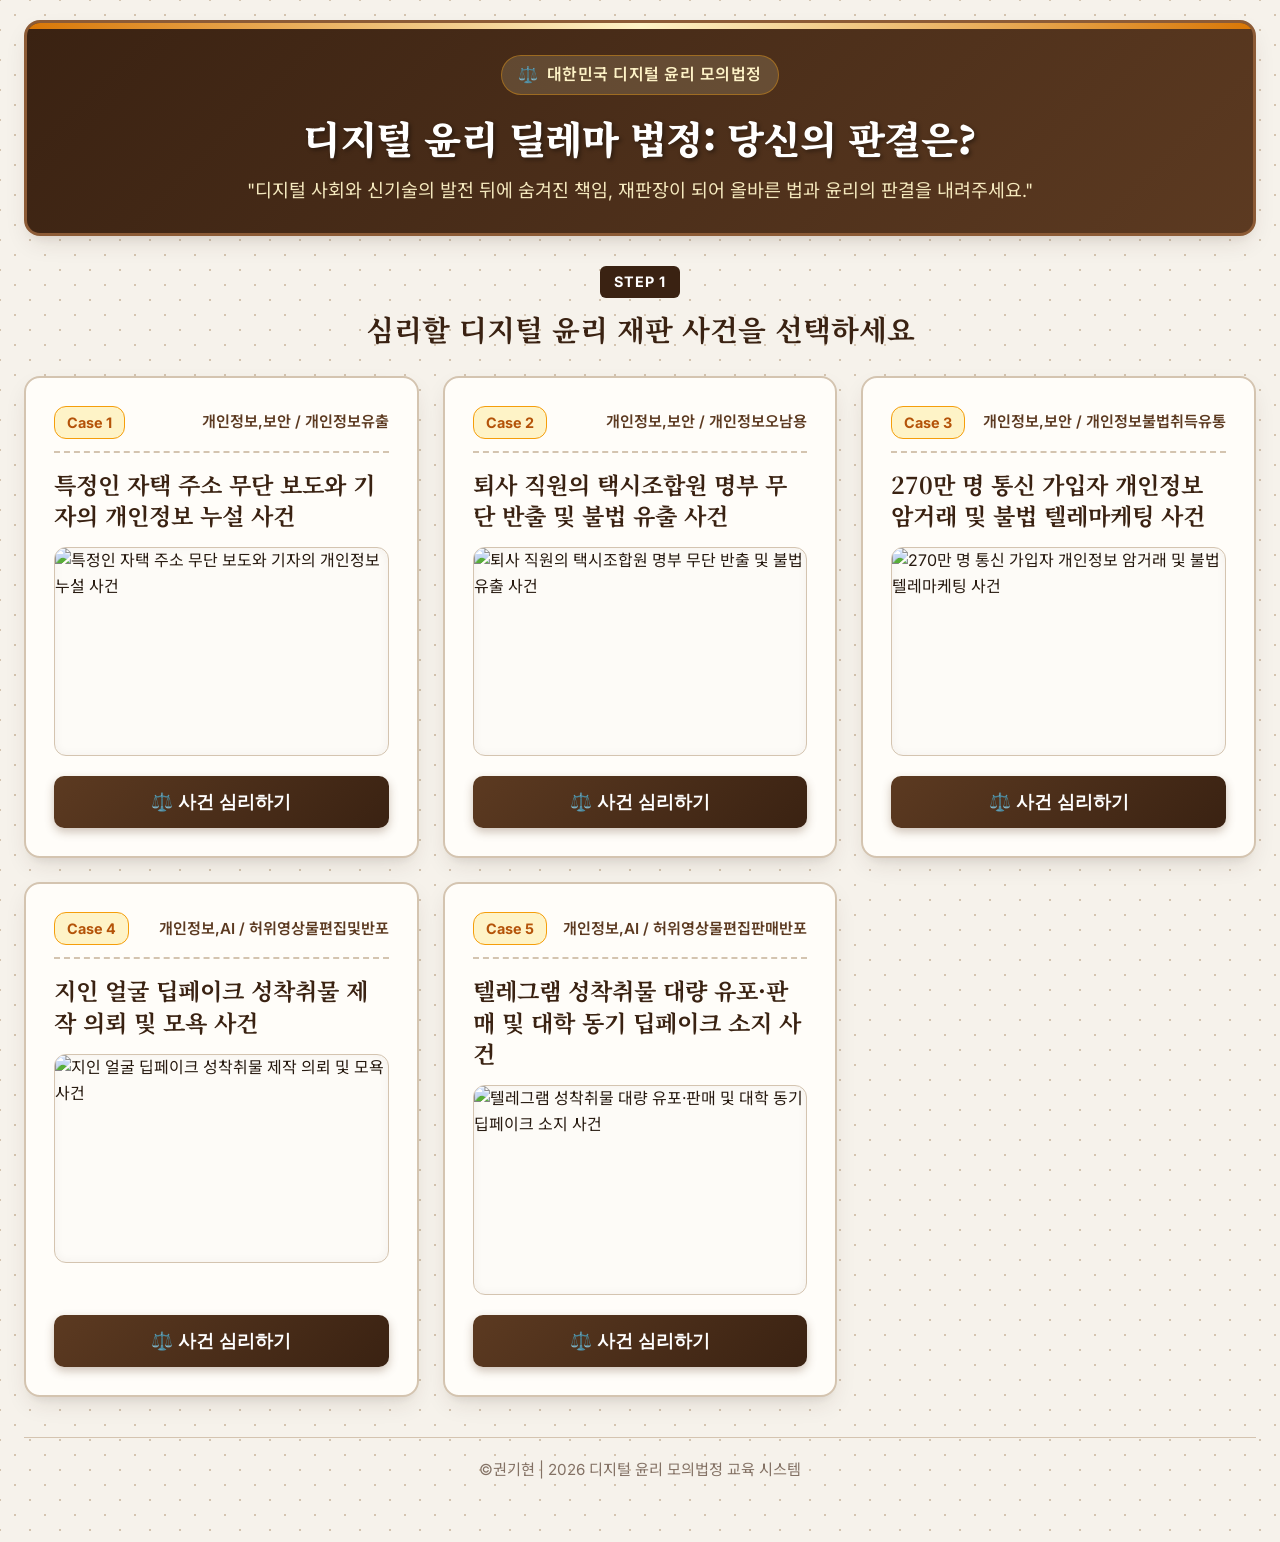
==== commit ab359cc9: "feat: enhance case stories, add lessonQuote2 for deepfake cases, and add educational disclaimer bann" ====
--- a/index.html
+++ b/index.html
@@ -55,6 +55,14 @@
               <div class="card-header">
                 <span class="gavel-icon">🔨</span>
                 <h2 id="trial-case-title">사건 제목</h2>
+              </div>
+
+              <!-- 교육용 시나리오 면책 및 안내 배너 -->
+              <div class="disclaimer-banner">
+                <span class="disclaimer-icon">⚠️</span>
+                <p class="disclaimer-text">
+                  <strong>[교육용 시나리오 안내]</strong> 본 시나리오는 실제 사법 판결례와 법적 사실관계를 바탕으로, 교육적 이해와 윤리적 판단 훈련을 돕기 위해 일부 서사적 상황 및 대화를 각색·재구성한 것입니다. 등장하는 인물 및 세부 묘사는 특정인의 명예나 실제 인물과 무관합니다.
+                </p>
               </div>
 
               <div class="story-content" id="trial-story-body">
@@ -298,6 +306,8 @@
           <blockquote class="lesson-quote" id="result-lesson-quote">
             "디지털 기술을 사용하는 인간의 책임은 결코 가볍지 않습니다."
           </blockquote>
+          <blockquote class="lesson-quote lesson-quote-secondary" id="result-lesson-quote-2" style="display: none;">
+          </blockquote>
         </article>
 
         <!-- 하단 네비게이션 버튼 -->
--- a/style.css
+++ b/style.css
@@ -1,57 +1,38 @@
-/* ==========================================================================
-   ⚖️ 디지털 윤리 딜레마 법정: 현대적 스마트 블루 & 스카이 테마 (Modern Legal Tech)
-   ========================================================================== */
+/* 🏛️ 디지털 윤리 딜레마 법정: 클래식 고풍 원목 테마 CSS */
 
 :root {
-  /* 🎨 메인 컬러: 딥 네이비, 스카이 블루, 일렉트릭 블루, 쿨 그레이 */
-  --bg-main: #f8fafc;
-  --bg-card: #ffffff;
-  --bg-card-sub: #f1f5f9;
-  --bg-highlight: #f0f9ff;
+  /* 컬러스킴: 마호가니 원목, 앤티크 골드, 크림 아이보리 배경 */
+  --bg-court: #f6f2eb;
+  --bg-paper: #fffdf9;
+  --bg-card: #fcf9f2;
   
-  --primary-navy: #0f172a;
-  --primary-dark: #1e293b;
-  --primary-blue: #1e3a8a;
-  --primary-accent: #0284c7;
-  --primary-sky: #0ea5e9;
-  --sky-light: #e0f2fe;
-  --sky-subtle: #f0f9ff;
-  --sky-border: #bae6fd;
+  --wood-dark: #3a2212;
+  --wood-medium: #5c3a21;
+  --wood-light: #8c5b36;
+  --wood-border: #d4c4b0;
   
-  --border-light: #e2e8f0;
-  --border-medium: #cbd5e1;
-  --border-focus: #0284c7;
+  --gold-primary: #b45309;
+  --gold-light: #fef3c7;
+  --gold-border: #f59e0b;
+  --gold-hover: #92400e;
+
+  --text-main: #271a10;
+  --text-sub: #57463a;
+  --text-muted: #847265;
   
-  --text-main: #0f172a;
-  --text-sub: #334155;
-  --text-muted: #64748b;
-  --text-on-dark: #ffffff;
-  
-  --danger-red: #e11d48;
-  --danger-bg: #fff1f2;
-  --danger-border: #fecdd3;
-  --danger-text: #9f1239;
-  
-  --success-green: #0d9488;
+  --danger-red: #991b1b;
+  --danger-bg: #fef2f2;
+  --danger-border: #fecaca;
+
+  --success-green: #166534;
   --success-bg: #f0fdf4;
   --success-border: #bbf7d0;
-  --success-text: #115e59;
-
-  --warn-amber: #d97706;
-  --warn-bg: #fefce8;
-  --warn-border: #fef08a;
-  --warn-text: #854d0e;
-
-  /* 섀도우 및 효과 */
-  --shadow-sm: 0 1px 2px 0 rgba(15, 23, 42, 0.05);
-  --shadow-md: 0 4px 12px -2px rgba(15, 23, 42, 0.08), 0 2px 6px -2px rgba(15, 23, 42, 0.04);
-  --shadow-lg: 0 12px 28px -4px rgba(15, 23, 42, 0.1), 0 6px 12px -4px rgba(15, 23, 42, 0.05);
-  --shadow-card: 0 10px 30px -5px rgba(2, 132, 199, 0.07), 0 4px 6px -2px rgba(15, 23, 42, 0.03);
-  --shadow-glow: 0 0 25px rgba(2, 132, 199, 0.25);
-
-  /* 폰트 체계 */
-  --font-sans: 'Inter', 'Noto Sans KR', -apple-system, BlinkMacSystemFont, 'Segoe UI', Roboto, sans-serif;
+
+  --shadow-classic: 0 10px 25px -5px rgba(58, 34, 18, 0.12), 0 8px 10px -6px rgba(58, 34, 18, 0.08);
+  --shadow-paper: 0 4px 12px rgba(92, 58, 33, 0.08);
+
   --font-serif: 'Noto Serif KR', serif;
+  --font-sans: 'Inter', 'Noto Sans KR', sans-serif;
 }
 
 * {
@@ -61,39 +42,38 @@
 }
 
 body {
-  background-color: var(--bg-main);
+  background-color: var(--bg-court);
   background-image: 
-    radial-gradient(#e2e8f0 1px, transparent 1px),
-    radial-gradient(#e2e8f0 1px, var(--bg-main) 1px);
-  background-size: 24px 24px;
-  background-position: 0 0, 12px 12px;
+    radial-gradient(var(--wood-border) 0.75px, transparent 0.75px),
+    radial-gradient(var(--wood-border) 0.75px, var(--bg-court) 0.75px);
+  background-size: 30px 30px;
+  background-position: 0 0, 15px 15px;
   color: var(--text-main);
   font-family: var(--font-sans);
   line-height: 1.6;
   min-height: 100vh;
-  -webkit-font-smoothing: antialiased;
-}
-
-/* 전체 레이아웃 래퍼 */
+}
+
+/* 전체 래퍼 */
 .court-wrapper {
   max-width: 1280px;
   margin: 0 auto;
-  padding: 24px 20px 60px 20px;
+  padding: 20px 24px 60px 24px;
   display: flex;
   flex-direction: column;
   min-height: 100vh;
 }
 
-/* 🏛️ 헤더: 스마트 코트 모던 블루 그라디언트 */
+/* 법정 헤더 */
 .court-header {
   text-align: center;
-  padding: 36px 24px 32px 24px;
-  background: linear-gradient(135deg, #0f172a 0%, #1e3a8a 50%, #0369a1 100%);
-  color: var(--text-on-dark);
-  border-radius: 20px;
-  border: 1px solid rgba(56, 189, 248, 0.3);
-  box-shadow: var(--shadow-lg), var(--shadow-glow);
-  margin-bottom: 32px;
+  padding: 32px 20px 28px 20px;
+  background: linear-gradient(135deg, #3a2212 0%, #5c3a21 100%);
+  color: #fffdf9;
+  border-radius: 16px;
+  border: 3px solid #8c5b36;
+  box-shadow: var(--shadow-classic);
+  margin-bottom: 30px;
   position: relative;
   overflow: hidden;
 }
@@ -101,55 +81,42 @@
 .court-header::before {
   content: '';
   position: absolute;
-  top: 0; left: 0; right: 0; height: 5px;
-  background: linear-gradient(90deg, #38bdf8, #818cf8, #0ea5e9, #38bdf8);
-  background-size: 200% 100%;
-  animation: shineBar 4s linear infinite;
-}
-
-@keyframes shineBar {
-  0% { background-position: 0% 0%; }
-  100% { background-position: 200% 0%; }
+  top: 0; left: 0; right: 0; height: 6px;
+  background: linear-gradient(90deg, #d97706, #fef3c7, #d97706);
 }
 
 .header-badge {
   display: inline-flex;
   align-items: center;
   gap: 8px;
-  background: rgba(56, 189, 248, 0.15);
-  border: 1px solid rgba(56, 189, 248, 0.4);
-  padding: 6px 18px;
-  border-radius: 30px;
-  font-size: 0.95rem;
-  font-weight: 700;
-  color: #e0f2fe;
+  background: rgba(254, 243, 199, 0.15);
+  border: 1px solid rgba(245, 158, 11, 0.4);
+  padding: 6px 16px;
+  border-radius: 20px;
+  font-size: 1rem;
+  font-weight: 600;
+  color: #fef3c7;
   letter-spacing: 0.5px;
-  margin-bottom: 14px;
-  backdrop-filter: blur(8px);
-}
-
-.scales-icon {
-  font-size: 1.15rem;
+  margin-bottom: 12px;
 }
 
 .court-title {
-  font-family: var(--font-sans);
-  font-size: 2.3rem;
+  font-family: var(--font-serif);
+  font-size: 2.4rem;
   font-weight: 900;
   letter-spacing: -0.5px;
   color: #ffffff;
-  margin-bottom: 10px;
-  text-shadow: 0 2px 10px rgba(0, 0, 0, 0.3);
+  text-shadow: 2px 2px 4px rgba(0, 0, 0, 0.4);
+  margin-bottom: 8px;
 }
 
 .court-subtitle {
-  font-size: 1.1rem;
-  color: #e0f2fe;
+  font-size: 1.15rem;
+  color: #fef3c7;
   font-weight: 400;
-  max-width: 780px;
+  max-width: 800px;
   margin: 0 auto;
-  opacity: 0.92;
-  line-height: 1.5;
+  opacity: 0.95;
 }
 
 /* 컨테이너 및 뷰 전환 */
@@ -163,79 +130,62 @@
 
 .step-view.active {
   display: block;
-  animation: modernFadeIn 0.35s cubic-bezier(0.16, 1, 0.3, 1) forwards;
-}
-
-@keyframes modernFadeIn {
-  from { opacity: 0; transform: translateY(12px); }
+  animation: fadeIn 0.4s ease-out forwards;
+}
+
+@keyframes fadeIn {
+  from { opacity: 0; transform: translateY(10px); }
   to { opacity: 1; transform: translateY(0); }
 }
 
 /* 🎮 STEP 1: 메인 사례 선택 */
 .step-header {
-  margin-bottom: 28px;
+  margin-bottom: 24px;
   text-align: center;
 }
 
 .step-tag {
   display: inline-block;
-  background: linear-gradient(135deg, #0284c7, #1e40af);
-  color: #ffffff;
-  font-weight: 800;
+  background: var(--wood-dark);
+  color: #fff;
+  font-weight: 700;
   padding: 4px 14px;
-  border-radius: 8px;
-  font-size: 0.85rem;
-  margin-bottom: 10px;
-  letter-spacing: 1.2px;
-  box-shadow: 0 2px 8px rgba(2, 132, 199, 0.3);
+  border-radius: 6px;
+  font-size: 0.9rem;
+  margin-bottom: 8px;
+  letter-spacing: 1px;
 }
 
 .step-header h2 {
-  font-size: 1.85rem;
-  font-weight: 800;
-  color: var(--primary-navy);
-  letter-spacing: -0.5px;
-}
-
-/* 5개 사례 그리드 */
+  font-family: var(--font-serif);
+  font-size: 1.8rem;
+  color: var(--wood-dark);
+}
+
 .case-grid {
   display: grid;
   grid-template-columns: repeat(auto-fit, minmax(340px, 1fr));
   gap: 24px;
 }
 
-/* 사례 카드 모던 디자인 */
+/* 사례 카드 커스텀 디자인 */
 .case-card {
-  background: var(--bg-card);
-  border: 1.5px solid var(--border-light);
-  border-radius: 18px;
+  background: var(--bg-paper);
+  border: 2px solid var(--wood-border);
+  border-radius: 16px;
   padding: 28px;
   display: flex;
   flex-direction: column;
   justify-content: space-between;
-  box-shadow: var(--shadow-card);
-  transition: all 0.25s cubic-bezier(0.16, 1, 0.3, 1);
+  box-shadow: var(--shadow-classic);
+  transition: all 0.25s ease;
   position: relative;
-  overflow: hidden;
-}
-
-.case-card::before {
-  content: '';
-  position: absolute;
-  top: 0; left: 0; right: 0; height: 4px;
-  background: linear-gradient(90deg, #0284c7, #38bdf8);
-  opacity: 0;
-  transition: opacity 0.25s ease;
 }
 
 .case-card:hover {
-  transform: translateY(-6px);
-  border-color: var(--primary-accent);
-  box-shadow: 0 20px 35px -8px rgba(2, 132, 199, 0.18), 0 8px 16px -4px rgba(15, 23, 42, 0.06);
-}
-
-.case-card:hover::before {
-  opacity: 1;
+  transform: translateY(-5px);
+  border-color: var(--gold-primary);
+  box-shadow: 0 15px 30px rgba(58, 34, 18, 0.18);
 }
 
 .case-card-header {
@@ -244,55 +194,69 @@
   align-items: center;
   margin-bottom: 16px;
   padding-bottom: 12px;
-  border-bottom: 1px solid var(--border-light);
+  border-bottom: 2px dashed var(--wood-border);
 }
 
 .case-num-pill {
-  background: var(--sky-light);
-  color: var(--primary-accent);
-  font-weight: 800;
-  font-size: 0.85rem;
+  background: var(--gold-light);
+  color: var(--gold-primary);
+  font-weight: 700;
+  font-size: 0.9rem;
   padding: 4px 12px;
-  border-radius: 20px;
-  border: 1px solid var(--sky-border);
-  letter-spacing: 0.5px;
+  border-radius: 12px;
+  border: 1px solid var(--gold-border);
 }
 
 .case-category {
-  font-size: 0.92rem;
-  color: var(--text-muted);
+  font-size: 0.95rem;
+  color: var(--wood-medium);
   font-weight: 600;
 }
 
 .case-card-title {
-  font-size: 1.35rem;
-  color: var(--primary-navy);
-  font-weight: 800;
-  margin-bottom: 12px;
-  line-height: 1.4;
-  letter-spacing: -0.3px;
-}
-
-.case-card-desc {
-  font-size: 1rem;
-  color: var(--text-sub);
-  margin-bottom: 24px;
-  flex: 1;
-  line-height: 1.65;
+  font-family: var(--font-serif);
+  font-size: 1.45rem;
+  color: var(--wood-dark);
+  font-weight: 700;
+  margin-bottom: 16px;
+  line-height: 1.35;
+}
+
+.case-card-img-wrapper {
+  width: 100%;
+  aspect-ratio: 16 / 10;
+  border-radius: 12px;
+  overflow: hidden;
+  margin-bottom: 20px;
+  border: 1px solid var(--wood-border);
+  background-color: #fdfbf7;
+  box-shadow: inset 0 0 10px rgba(58, 34, 18, 0.05);
+}
+
+.case-card-img {
+  width: 100%;
+  height: 100%;
+  object-fit: cover;
+  display: block;
+  transition: transform 0.35s ease;
+}
+
+.case-card:hover .case-card-img {
+  transform: scale(1.04);
 }
 
 .btn-start-trial {
   width: 100%;
-  padding: 13px;
-  background: linear-gradient(135deg, #0284c7 0%, #0369a1 100%);
+  padding: 14px;
+  background: linear-gradient(135deg, var(--wood-medium), var(--wood-dark));
   color: #ffffff;
-  font-size: 1.05rem;
+  font-size: 1.1rem;
   font-weight: 700;
   border: none;
-  border-radius: 12px;
+  border-radius: 10px;
   cursor: pointer;
-  box-shadow: 0 4px 14px rgba(2, 132, 199, 0.35);
-  transition: all 0.2s cubic-bezier(0.16, 1, 0.3, 1);
+  box-shadow: 0 4px 10px rgba(92, 58, 33, 0.3);
+  transition: all 0.2s ease;
   display: flex;
   align-items: center;
   justify-content: center;
@@ -300,9 +264,8 @@
 }
 
 .btn-start-trial:hover {
-  background: linear-gradient(135deg, #0ea5e9 0%, #0284c7 100%);
-  transform: translateY(-2px);
-  box-shadow: 0 6px 18px rgba(2, 132, 199, 0.45);
+  background: linear-gradient(135deg, var(--gold-primary), var(--wood-medium));
+  box-shadow: 0 6px 14px rgba(180, 83, 9, 0.4);
 }
 
 /* 🎮 STEP 2: 사건 심리 및 모의 판결 */
@@ -310,41 +273,35 @@
   display: flex;
   justify-content: space-between;
   align-items: center;
-  margin-bottom: 24px;
+  margin-bottom: 20px;
 }
 
 .btn-back {
   background: #ffffff;
-  border: 1.5px solid var(--border-medium);
-  color: var(--text-sub);
-  font-weight: 700;
-  padding: 10px 20px;
-  border-radius: 10px;
+  border: 2px solid var(--wood-border);
+  color: var(--wood-dark);
+  font-weight: 700;
+  padding: 10px 18px;
+  border-radius: 8px;
   cursor: pointer;
-  font-size: 0.95rem;
+  font-size: 1rem;
   transition: all 0.2s ease;
-  display: inline-flex;
-  align-items: center;
-  gap: 6px;
-  box-shadow: var(--shadow-sm);
 }
 
 .btn-back:hover {
-  background: var(--sky-light);
-  border-color: var(--primary-accent);
-  color: var(--primary-accent);
-  transform: translateX(-2px);
+  background: var(--gold-light);
+  border-color: var(--gold-primary);
+  color: var(--gold-primary);
 }
 
 .case-badge {
-  background: linear-gradient(135deg, #0f172a, #1e3a8a);
-  color: #ffffff;
-  font-weight: 700;
-  padding: 8px 22px;
-  border-radius: 30px;
-  font-size: 1rem;
-  box-shadow: 0 2px 8px rgba(15, 23, 42, 0.15);
-  border: 1px solid rgba(56, 189, 248, 0.3);
+  background: var(--wood-dark);
+  color: #fff;
+  font-family: var(--font-serif);
+  font-weight: 700;
+  padding: 8px 20px;
+  border-radius: 20px;
+  font-size: 1.1rem;
 }
 
 .trial-layout {
@@ -360,29 +317,29 @@
 }
 
 .paper-card {
-  background: var(--bg-card);
-  border: 1.5px solid var(--border-light);
-  border-radius: 18px;
-  padding: 26px;
+  background: var(--bg-paper);
+  border: 2px solid var(--wood-border);
+  border-radius: 14px;
+  padding: 24px;
   margin-bottom: 24px;
-  box-shadow: var(--shadow-card);
+  box-shadow: var(--shadow-paper);
 }
 
 .card-header {
   display: flex;
   align-items: center;
   gap: 12px;
-  margin-bottom: 20px;
-  padding-bottom: 14px;
-  border-bottom: 1.5px solid var(--border-light);
+  margin-bottom: 18px;
+  padding-bottom: 12px;
+  border-bottom: 2px solid var(--wood-border);
 }
 
 .gavel-icon {
-  font-size: 1.5rem;
+  font-size: 1.6rem;
 }
 
 .section-num {
-  background: linear-gradient(135deg, #0284c7, #0369a1);
+  background: var(--gold-primary);
   color: #ffffff;
   width: 28px;
   height: 28px;
@@ -390,36 +347,65 @@
   display: flex;
   align-items: center;
   justify-content: center;
-  font-weight: 800;
+  font-weight: 700;
+  font-size: 0.95rem;
+}
+
+.card-header h2 {
+  font-family: var(--font-serif);
+  font-size: 1.4rem;
+  color: var(--wood-dark);
+  font-weight: 700;
+}
+
+/* 교육용 시나리오 면책 및 안내 배너 */
+.disclaimer-banner {
+  display: flex;
+  align-items: flex-start;
+  gap: 10px;
+  background: rgba(180, 83, 9, 0.07);
+  border: 1px solid rgba(180, 83, 9, 0.25);
+  border-left: 4px solid var(--gold-primary);
+  padding: 12px 16px;
+  border-radius: 8px;
+  margin-bottom: 20px;
+}
+
+.disclaimer-icon {
+  font-size: 1.15rem;
+  line-height: 1.4;
+  flex-shrink: 0;
+}
+
+.disclaimer-text {
   font-size: 0.9rem;
-  box-shadow: 0 2px 6px rgba(2, 132, 199, 0.3);
-}
-
-.card-header h2 {
-  font-size: 1.35rem;
-  color: var(--primary-navy);
-  font-weight: 800;
+  line-height: 1.6;
+  color: var(--wood-medium);
+  margin: 0;
+  word-break: keep-all;
+}
+
+.disclaimer-text strong {
+  color: var(--gold-primary);
+  font-weight: 700;
 }
 
 /* 줄글 스토리 및 주장 */
 .story-content {
-  font-size: 1.08rem;
+  font-size: 1.15rem;
   color: var(--text-main);
-  line-height: 1.85;
-  margin-bottom: 22px;
-  background: var(--bg-highlight);
-  padding: 22px;
-  border-radius: 14px;
-  border-left: 4px solid var(--primary-accent);
-  border-top: 1px solid var(--sky-border);
-  border-right: 1px solid var(--sky-border);
-  border-bottom: 1px solid var(--sky-border);
+  line-height: 1.8;
+  margin-bottom: 20px;
+  background: #fdfbf7;
+  padding: 20px;
+  border-radius: 10px;
+  border-left: 4px solid var(--wood-light);
 }
 
 .arguments-grid {
   display: grid;
   grid-template-columns: 1fr 1fr;
-  gap: 18px;
+  gap: 16px;
 }
 
 @media (max-width: 640px) {
@@ -429,34 +415,30 @@
 }
 
 .arg-box {
-  padding: 18px;
-  border-radius: 12px;
-  font-size: 1rem;
-  line-height: 1.65;
+  padding: 16px;
+  border-radius: 10px;
+  font-size: 1.05rem;
 }
 
 .suspect-arg {
-  background: var(--warn-bg);
-  border: 1.5px solid var(--warn-border);
-  color: var(--warn-text);
+  background: #fefce8;
+  border: 1px solid #fef08a;
+  color: #713f12;
 }
 
 .victim-arg {
-  background: var(--danger-bg);
-  border: 1.5px solid var(--danger-border);
-  color: var(--danger-text);
+  background: #fef2f2;
+  border: 1px solid #fecaca;
+  color: #7f1d1d;
 }
 
 .arg-box h3 {
-  font-size: 1.05rem;
-  font-weight: 800;
+  font-size: 1.1rem;
   margin-bottom: 8px;
-  display: flex;
-  align-items: center;
-  gap: 6px;
-}
-
-/* 양형 요소 체크리스트 */
+  font-family: var(--font-serif);
+}
+
+/* 체크리스트 */
 .checklist-container {
   display: grid;
   grid-template-columns: 1fr 1fr;
@@ -470,79 +452,60 @@
 }
 
 .check-group {
-  border-radius: 14px;
-  padding: 18px;
-}
-
-.agg-group {
-  background: var(--danger-bg);
-  border: 1.5px solid var(--danger-border);
-}
-
-.mitig-group {
-  background: var(--success-bg);
-  border: 1.5px solid var(--success-border);
-}
+  border-radius: 10px;
+  padding: 16px;
+  border: 1px solid var(--wood-border);
+}
+
+.agg-group { background: #fff8f8; border-color: var(--danger-border); }
+.mitig-group { background: #f6fff8; border-color: var(--success-border); }
 
 .group-title {
   display: flex;
   justify-content: space-between;
   align-items: center;
-  font-weight: 800;
-  font-size: 1.05rem;
-  margin-bottom: 16px;
-  padding-bottom: 10px;
-  border-bottom: 1px solid rgba(0, 0, 0, 0.08);
+  font-weight: 700;
+  font-size: 1.1rem;
+  margin-bottom: 14px;
+  padding-bottom: 8px;
+  border-bottom: 1px solid rgba(0,0,0,0.1);
 }
 
 .agg-title { color: var(--danger-red); }
 .mitig-title { color: var(--success-green); }
 
 .group-count {
-  font-size: 0.85rem;
-  padding: 3px 10px;
-  border-radius: 12px;
-  background: #ffffff;
-  font-weight: 700;
-  box-shadow: 0 1px 3px rgba(0, 0, 0, 0.05);
-}
-
-.agg-title .group-count { color: var(--danger-red); border: 1px solid var(--danger-border); }
-.mitig-title .group-count { color: var(--success-green); border: 1px solid var(--success-border); }
+  font-size: 0.9rem;
+  padding: 2px 8px;
+  border-radius: 10px;
+  background: rgba(0,0,0,0.06);
+}
 
 .check-item {
   display: flex;
   align-items: flex-start;
-  gap: 12px;
+  gap: 10px;
   margin-bottom: 12px;
   cursor: pointer;
-  font-size: 0.98rem;
+  font-size: 1.05rem;
   color: var(--text-main);
   user-select: none;
-  padding: 8px 10px;
-  border-radius: 8px;
-  transition: background 0.15s ease;
-}
-
-.check-item:hover {
-  background: rgba(255, 255, 255, 0.7);
 }
 
 .check-item input[type="checkbox"] {
-  width: 19px;
-  height: 19px;
+  width: 20px;
+  height: 20px;
   margin-top: 2px;
-  accent-color: var(--primary-accent);
+  accent-color: var(--wood-dark);
   cursor: pointer;
-  flex-shrink: 0;
-}
-
-/* 선고 형량 선택 컨트롤 */
+}
+
+/* 선고 형량 선택 */
 .sentence-controls {
   display: grid;
   grid-template-columns: repeat(auto-fit, minmax(220px, 1fr));
-  gap: 18px;
-  margin-bottom: 26px;
+  gap: 16px;
+  margin-bottom: 24px;
 }
 
 .control-box {
@@ -553,127 +516,117 @@
 
 .control-box label {
   font-weight: 700;
-  font-size: 0.98rem;
-  color: var(--primary-navy);
+  font-size: 1.05rem;
+  color: var(--wood-dark);
 }
 
 .court-select {
-  padding: 13px 16px;
-  border: 1.5px solid var(--border-medium);
-  border-radius: 12px;
-  font-size: 1rem;
+  padding: 12px 14px;
+  border: 2px solid var(--wood-border);
+  border-radius: 8px;
+  font-size: 1.05rem;
   background-color: #ffffff;
   color: var(--text-main);
-  font-weight: 600;
+  font-weight: 500;
   cursor: pointer;
   outline: none;
-  transition: all 0.2s ease;
-  box-shadow: var(--shadow-sm);
+  transition: border-color 0.2s ease;
 }
 
 .court-select:focus {
-  border-color: var(--border-focus);
-  box-shadow: 0 0 0 3px rgba(2, 132, 199, 0.18);
+  border-color: var(--gold-primary);
 }
 
 .action-bar {
   text-align: center;
-  margin-top: 12px;
+  margin-top: 10px;
 }
 
 .btn-judge {
-  background: linear-gradient(135deg, #0284c7 0%, #1e40af 100%);
+  background: linear-gradient(135deg, #b45309, #78350f);
   color: #ffffff;
-  font-size: 1.2rem;
-  font-weight: 800;
-  padding: 16px 40px;
+  font-size: 1.3rem;
+  font-family: var(--font-serif);
+  font-weight: 700;
+  padding: 16px 36px;
   border: none;
-  border-radius: 14px;
+  border-radius: 12px;
   cursor: pointer;
-  box-shadow: 0 8px 24px rgba(2, 132, 199, 0.4);
-  transition: all 0.2s cubic-bezier(0.16, 1, 0.3, 1);
-  display: inline-flex;
-  align-items: center;
-  gap: 10px;
+  box-shadow: 0 6px 16px rgba(180, 83, 9, 0.4);
+  transition: all 0.2s ease;
 }
 
 .btn-judge:hover {
-  transform: translateY(-3px);
-  box-shadow: 0 12px 28px rgba(2, 132, 199, 0.55);
-  background: linear-gradient(135deg, #0ea5e9 0%, #1d4ed8 100%);
-}
-
-/* 우측 사이드바 가이드 */
+  transform: translateY(-2px);
+  box-shadow: 0 8px 22px rgba(180, 83, 9, 0.55);
+  background: linear-gradient(135deg, #d97706, #92400e);
+}
+
+/* 사이드바 가이드 */
 .guide-card {
-  background: #ffffff;
-  border: 1.5px solid var(--sky-border);
+  background: #fdfbf7;
+  border: 2px solid var(--gold-border);
   position: sticky;
-  top: 24px;
-  box-shadow: var(--shadow-card);
+  top: 20px;
 }
 
 .guide-header {
-  padding-bottom: 12px;
-  margin-bottom: 18px;
-  border-bottom: 1.5px solid var(--sky-border);
+  padding-bottom: 10px;
+  margin-bottom: 16px;
+  border-bottom: 2px solid var(--gold-border);
 }
 
 .guide-header h3 {
-  color: var(--primary-navy);
-  font-size: 1.2rem;
-  font-weight: 800;
+  font-family: var(--font-serif);
+  color: var(--wood-dark);
+  font-size: 1.25rem;
 }
 
 .guide-section {
-  margin-bottom: 22px;
+  margin-bottom: 20px;
 }
 
 .guide-section h4 {
-  font-size: 1rem;
-  color: var(--primary-accent);
-  margin-bottom: 8px;
-  font-weight: 700;
+  font-size: 1.05rem;
+  color: var(--gold-primary);
+  margin-bottom: 6px;
 }
 
 .guide-section p, .guide-section li {
-  font-size: 0.94rem;
+  font-size: 0.95rem;
   color: var(--text-sub);
-  line-height: 1.6;
 }
 
 .example-box {
-  background: var(--sky-subtle);
-  padding: 12px 14px;
-  border-radius: 10px;
+  background: var(--gold-light);
+  padding: 10px;
+  border-radius: 6px;
   margin-top: 8px;
-  border-left: 3px solid var(--primary-accent);
-  border: 1px solid var(--sky-border);
-  border-left-width: 3px;
+  border-left: 3px solid var(--gold-primary);
 }
 
 .law-box {
-  background: var(--sky-subtle);
-  padding: 14px;
-  border-radius: 10px;
-  font-size: 0.94rem;
-  color: var(--primary-navy);
+  background: #f5eedf;
+  padding: 12px;
+  border-radius: 6px;
+  font-size: 0.95rem;
+  color: var(--wood-dark);
   font-weight: 500;
-  border: 1px solid var(--sky-border);
-  line-height: 1.65;
+  border: 1px solid var(--wood-border);
 }
 
 .rule-list {
-  padding-left: 20px;
-  margin-top: 8px;
+  padding-left: 18px;
+  margin-top: 6px;
 }
 
 .rule-list li {
-  margin-bottom: 6px;
-}
-
-/* 🎮 STEP 3: 판결 결과 비교 및 심리 평가 */
+  margin-bottom: 4px;
+}
+
+/* 🎮 STEP 3: 결과 비교 및 판결문 */
 .result-summary-card {
-  border: 1.5px solid var(--border-medium);
+  border: 2px solid var(--gold-primary);
 }
 
 .result-header {
@@ -681,112 +634,93 @@
   justify-content: space-between;
   align-items: center;
   flex-wrap: wrap;
-  gap: 14px;
-  margin-bottom: 24px;
-  padding-bottom: 16px;
-  border-bottom: 1.5px solid var(--border-light);
+  gap: 12px;
+  margin-bottom: 20px;
+  padding-bottom: 14px;
+  border-bottom: 2px solid var(--wood-border);
 }
 
 .result-header h2 {
-  font-size: 1.55rem;
-  color: var(--primary-navy);
-  font-weight: 800;
+  font-family: var(--font-serif);
+  font-size: 1.6rem;
+  color: var(--wood-dark);
 }
 
 .accuracy-pill {
-  padding: 8px 20px;
-  border-radius: 30px;
-  font-weight: 800;
-  font-size: 1rem;
-  box-shadow: var(--shadow-sm);
+  padding: 8px 18px;
+  border-radius: 20px;
+  font-weight: 700;
+  font-size: 1.05rem;
 }
 
 .accuracy-pill.high {
   background: var(--success-bg);
-  color: var(--success-text);
-  border: 1.5px solid var(--success-border);
+  color: var(--success-green);
+  border: 1px solid var(--success-border);
 }
 
 .accuracy-pill.medium {
-  background: var(--sky-light);
-  color: var(--primary-accent);
-  border: 1.5px solid var(--sky-border);
+  background: var(--gold-light);
+  color: var(--gold-primary);
+  border: 1px solid var(--gold-border);
 }
 
 .accuracy-pill.low {
   background: var(--danger-bg);
-  color: var(--danger-text);
-  border: 1.5px solid var(--danger-border);
-}
-
-/* 판결 비교 테이블 */
+  color: var(--danger-red);
+  border: 1px solid var(--danger-border);
+}
+
+/* 비교 테이블 */
 .comparison-table-wrapper {
   overflow-x: auto;
-  margin-bottom: 22px;
-  border-radius: 14px;
-  border: 1.5px solid var(--border-light);
-  box-shadow: var(--shadow-sm);
+  margin-bottom: 20px;
 }
 
 .comparison-table {
   width: 100%;
   border-collapse: collapse;
   background: #ffffff;
+  border-radius: 8px;
+  overflow: hidden;
+  border: 1px solid var(--wood-border);
 }
 
 .comparison-table th {
-  padding: 16px 20px;
-  font-size: 1.1rem;
-  font-weight: 800;
+  padding: 14px 18px;
+  font-family: var(--font-serif);
+  font-size: 1.15rem;
   text-align: left;
 }
 
-.my-col {
-  background: var(--bg-card-sub);
-  color: var(--primary-navy);
-  border-right: 1.5px solid var(--border-light);
-}
-
-.std-col {
-  background: var(--sky-subtle);
-  color: var(--primary-blue);
-}
+.my-col { background: #fefce8; color: #713f12; border-right: 1px solid var(--wood-border); }
+.std-col { background: #f0f9ff; color: #0c4a6e; }
 
 .comparison-table td {
-  padding: 18px 20px;
+  padding: 16px 18px;
   vertical-align: top;
-  border-top: 1.5px solid var(--border-light);
+  border-top: 1px solid var(--wood-border);
 }
 
 .comparison-table td:first-child {
-  border-right: 1.5px solid var(--border-light);
+  border-right: 1px solid var(--wood-border);
 }
 
 .verdict-tag {
-  font-size: 1.2rem;
-  font-weight: 800;
-  padding: 10px 16px;
-  border-radius: 10px;
+  font-size: 1.25rem;
+  font-weight: 700;
+  padding: 10px 14px;
+  border-radius: 8px;
   display: inline-block;
 }
 
-.my-verdict {
-  background: var(--bg-card-sub);
-  color: var(--primary-dark);
-  border: 1.5px solid var(--border-medium);
-}
-
-.std-verdict {
-  background: var(--sky-light);
-  color: var(--primary-accent);
-  border: 1.5px solid var(--sky-border);
-}
+.my-verdict { background: #fef3c7; color: #92400e; border: 1px solid #f59e0b; }
+.std-verdict { background: #e0f2fe; color: #0369a1; border: 1px solid #0284c7; }
 
 .checklist-cell h4 {
-  font-size: 0.95rem;
-  color: var(--text-muted);
-  font-weight: 700;
-  margin-bottom: 12px;
+  font-size: 1rem;
+  color: var(--text-sub);
+  margin-bottom: 10px;
 }
 
 .factor-list {
@@ -794,145 +728,130 @@
 }
 
 .factor-list li {
-  font-size: 0.94rem;
-  margin-bottom: 8px;
-  padding: 6px 12px;
-  border-radius: 6px;
-  line-height: 1.5;
-}
-
-.factor-list .tag-agg {
-  background: var(--danger-bg);
-  color: var(--danger-text);
-  border: 1px solid var(--danger-border);
-}
-
-.factor-list .tag-mitig {
-  background: var(--success-bg);
-  color: var(--success-text);
-  border: 1px solid var(--success-border);
-}
+  font-size: 0.95rem;
+  margin-bottom: 6px;
+  padding: 4px 8px;
+  border-radius: 4px;
+}
+
+.factor-list .tag-agg { background: #fee2e2; color: #991b1b; }
+.factor-list .tag-mitig { background: #dcfce7; color: #166534; }
 
 .feedback-banner {
-  padding: 16px 20px;
+  padding: 16px;
+  border-radius: 8px;
+  font-size: 1.1rem;
+  font-weight: 600;
+  text-align: center;
+  background: var(--gold-light);
+  color: var(--wood-dark);
+  border: 1px solid var(--gold-border);
+}
+
+/* 📜 가상 판결문 스타일 */
+.court-verdict-paper {
+  background: #fffdf9;
+  border: 3px double var(--wood-dark);
   border-radius: 12px;
-  font-size: 1.05rem;
-  font-weight: 700;
-  text-align: center;
-  background: var(--sky-subtle);
-  color: var(--primary-blue);
-  border: 1.5px solid var(--sky-border);
-}
-
-/* 📜 현대 사법 전자 판결문 스타일 */
-.court-verdict-paper {
-  background: #ffffff;
-  border: 1.5px solid var(--border-medium);
-  border-radius: 18px;
-  padding: 44px 36px;
-  margin-bottom: 26px;
-  box-shadow: 0 14px 36px -8px rgba(15, 23, 42, 0.1);
+  padding: 40px 32px;
+  margin-bottom: 24px;
+  box-shadow: 0 10px 30px rgba(58, 34, 18, 0.15);
   position: relative;
 }
 
 .verdict-seal {
   position: absolute;
-  top: 32px;
-  right: 36px;
-  width: 68px;
-  height: 68px;
-  border: 2.5px solid #e11d48;
-  color: #e11d48;
+  top: 30px;
+  right: 40px;
+  width: 70px;
+  height: 70px;
+  border: 3px double #991b1b;
+  color: #991b1b;
   border-radius: 50%;
   display: flex;
   align-items: center;
   justify-content: center;
   font-family: var(--font-serif);
   font-weight: 900;
-  font-size: 1.35rem;
-  transform: rotate(-12deg);
-  opacity: 0.88;
+  font-size: 1.4rem;
+  transform: rotate(-15deg);
+  opacity: 0.85;
 }
 
 .verdict-title {
   text-align: center;
   font-family: var(--font-serif);
   font-size: 2.2rem;
-  letter-spacing: 14px;
-  color: var(--primary-navy);
-  margin-bottom: 28px;
+  letter-spacing: 12px;
+  color: var(--wood-dark);
+  margin-bottom: 24px;
   font-weight: 900;
 }
 
 .verdict-meta {
-  font-size: 1.02rem;
+  font-size: 1.05rem;
   color: var(--text-sub);
-  margin-bottom: 22px;
+  margin-bottom: 20px;
   line-height: 1.8;
 }
 
 .verdict-divider {
   border: 0;
   height: 1px;
-  background: linear-gradient(90deg, transparent, var(--border-medium), transparent);
-  margin: 26px 0;
+  background: linear-gradient(90deg, transparent, var(--wood-border), transparent);
+  margin: 24px 0;
 }
 
 .verdict-section {
-  margin-bottom: 26px;
+  margin-bottom: 24px;
 }
 
 .v-sec-title {
   font-family: var(--font-serif);
-  font-size: 1.25rem;
-  color: var(--primary-navy);
-  margin-bottom: 14px;
-  font-weight: 800;
+  font-size: 1.3rem;
+  color: var(--wood-dark);
+  margin-bottom: 12px;
 }
 
 .v-content {
-  font-size: 1.08rem;
-  color: var(--text-main);
-  line-height: 1.85;
-}
-
-.order-text {
-  background: var(--sky-subtle);
-  padding: 18px 22px;
-  border-radius: 10px;
-  font-family: var(--font-sans);
-  font-weight: 700;
-  font-size: 1.15rem;
-  color: var(--primary-navy);
-  border-left: 4px solid var(--primary-accent);
-  border-top: 1px solid var(--sky-border);
-  border-right: 1px solid var(--sky-border);
-  border-bottom: 1px solid var(--sky-border);
-}
-
-.law-summary-box {
-  background: var(--bg-card-sub);
-  padding: 18px 20px;
-  border-radius: 10px;
-  font-size: 1.02rem;
-  color: var(--text-sub);
-  border: 1px solid var(--border-light);
-  line-height: 1.75;
-}
-
-.real-judge-box {
-  background: var(--sky-subtle);
-  border: 1px solid var(--sky-border);
-  border-left: 4px solid var(--primary-blue);
-  padding: 20px 22px;
-  border-radius: 10px;
-  font-size: 1.02rem;
+  font-size: 1.1rem;
   color: var(--text-main);
   line-height: 1.8;
 }
 
+.order-text {
+  background: #fdfbf7;
+  padding: 16px 20px;
+  border-radius: 8px;
+  font-family: var(--font-serif);
+  font-weight: 700;
+  font-size: 1.25rem;
+  color: var(--wood-dark);
+  border-left: 4px solid var(--gold-primary);
+}
+
+.law-summary-box {
+  background: #f8f6f0;
+  padding: 16px;
+  border-radius: 8px;
+  font-size: 1.05rem;
+  color: var(--text-sub);
+  border: 1px solid var(--wood-border);
+}
+
+.real-judge-box {
+  background: #fdfbf5;
+  border: 1px solid #e2d7c5;
+  border-left: 5px solid var(--wood-medium);
+  padding: 18px 20px;
+  border-radius: 8px;
+  font-size: 1.05rem;
+  color: var(--text-main);
+  line-height: 1.75;
+}
+
 .real-judge-box p {
-  margin-bottom: 12px;
+  margin-bottom: 10px;
 }
 
 .real-judge-box p:last-child {
@@ -941,135 +860,90 @@
 
 /* 디지털 윤리 교훈 카드 */
 .lesson-card {
-  background: linear-gradient(135deg, #0f172a 0%, #1e3a8a 100%);
+  background: linear-gradient(135deg, #5c3a21, #3a2212);
   color: #ffffff;
-  border: 1px solid rgba(56, 189, 248, 0.4);
-  box-shadow: 0 10px 25px -5px rgba(15, 23, 42, 0.2);
+  border: 2px solid var(--gold-border);
 }
 
 .lesson-header {
   display: flex;
   align-items: center;
   gap: 10px;
-  margin-bottom: 14px;
+  margin-bottom: 12px;
 }
 
 .lesson-header h3 {
+  font-family: var(--font-serif);
+  font-size: 1.3rem;
+  color: #fef3c7;
+}
+
+.lesson-quote {
+  font-family: var(--font-serif);
   font-size: 1.25rem;
-  color: #e0f2fe;
-  font-weight: 800;
-}
-
-.quote-icon {
-  font-size: 1.4rem;
-}
-
-.lesson-quote {
-  font-size: 1.18rem;
   font-weight: 600;
   color: #ffffff;
-  line-height: 1.75;
-  padding-left: 18px;
-  border-left: 3.5px solid #38bdf8;
+  line-height: 1.7;
+  padding-left: 16px;
+  border-left: 3px solid var(--gold-border);
+}
+
+.lesson-quote-secondary {
+  margin-top: 16px;
+  padding-top: 14px;
+  border-top: 1px dashed rgba(245, 158, 11, 0.25);
+  font-size: 1.15rem;
+  font-weight: 500;
+  color: #fef08a;
+  border-left: 3px solid #f59e0b;
 }
 
 /* 하단 버튼 네비게이션 */
 .bottom-nav {
   display: flex;
   justify-content: center;
-  gap: 18px;
-  margin-top: 32px;
+  gap: 20px;
+  margin-top: 30px;
   flex-wrap: wrap;
 }
 
 .btn-pri, .btn-sec {
-  padding: 14px 30px;
-  font-size: 1.1rem;
-  font-weight: 800;
-  border-radius: 12px;
+  padding: 14px 28px;
+  font-size: 1.15rem;
+  font-weight: 700;
+  border-radius: 10px;
   cursor: pointer;
   border: none;
-  transition: all 0.2s cubic-bezier(0.16, 1, 0.3, 1);
-  display: inline-flex;
-  align-items: center;
-  gap: 8px;
+  transition: all 0.2s ease;
 }
 
 .btn-pri {
-  background: linear-gradient(135deg, #0284c7 0%, #1e40af 100%);
+  background: linear-gradient(135deg, var(--wood-medium), var(--wood-dark));
   color: #ffffff;
-  box-shadow: 0 4px 14px rgba(2, 132, 199, 0.35);
+  box-shadow: 0 4px 12px rgba(58, 34, 18, 0.3);
 }
 
 .btn-pri:hover {
-  background: linear-gradient(135deg, #0ea5e9 0%, #1d4ed8 100%);
-  transform: translateY(-2px);
-  box-shadow: 0 8px 20px rgba(2, 132, 199, 0.45);
+  background: linear-gradient(135deg, var(--gold-primary), var(--wood-medium));
 }
 
 .btn-sec {
   background: #ffffff;
-  border: 1.5px solid var(--border-medium);
-  color: var(--text-sub);
-  box-shadow: var(--shadow-sm);
+  border: 2px solid var(--wood-border);
+  color: var(--wood-dark);
 }
 
 .btn-sec:hover {
-  background: var(--sky-light);
-  border-color: var(--primary-accent);
-  color: var(--primary-accent);
-  transform: translateY(-2px);
+  background: var(--gold-light);
+  border-color: var(--gold-primary);
 }
 
 /* 푸터 */
 .court-footer {
   text-align: center;
-  margin-top: 48px;
-  padding-top: 24px;
-  border-top: 1px solid var(--border-light);
+  margin-top: 40px;
+  padding-top: 20px;
+  border-top: 1px solid var(--wood-border);
   color: var(--text-muted);
   font-size: 0.95rem;
-  font-weight: 500;
-}
-
-
-/* ==========================================================================
-   🏛️ [LEGACY ARCHIVE] 이전 클래식 고풍 원목 법정 테마 (백업 보존용)
-   기현쌤 요청으로 이전 고전 테마 코드를 아래에 안전하게 보존해 두었습니다.
-   ==========================================================================
-/*
-:root {
-  --bg-court: #f6f2eb;
-  --bg-paper: #fffdf9;
-  --bg-card: #fcf9f2;
-  --wood-dark: #3a2212;
-  --wood-medium: #5c3a21;
-  --wood-light: #8c5b36;
-  --wood-border: #d4c4b0;
-  --gold-primary: #b45309;
-  --gold-light: #fef3c7;
-  --gold-border: #f59e0b;
-  --gold-hover: #92400e;
-  --text-main: #271a10;
-  --text-sub: #57463a;
-  --text-muted: #847265;
-  --danger-red: #991b1b;
-  --danger-bg: #fef2f2;
-  --danger-border: #fecaca;
-  --success-green: #166534;
-  --success-bg: #f0fdf4;
-  --success-border: #bbf7d0;
-  --shadow-classic: 0 10px 25px -5px rgba(58, 34, 18, 0.12), 0 8px 10px -6px rgba(58, 34, 18, 0.08);
-  --shadow-paper: 0 4px 12px rgba(92, 58, 33, 0.08);
-  --font-serif: 'Noto Serif KR', serif;
-  --font-sans: 'Noto Sans KR', sans-serif;
-}
-.court-header-legacy {
-  background: linear-gradient(135deg, #3a2212 0%, #5c3a21 100%);
-  border: 3px solid #8c5b36;
-}
-.court-verdict-paper-legacy {
-  background: #fffdf9;
-  border: 3px double var(--wood-dark);
-}
-========================================================================== */
+}
